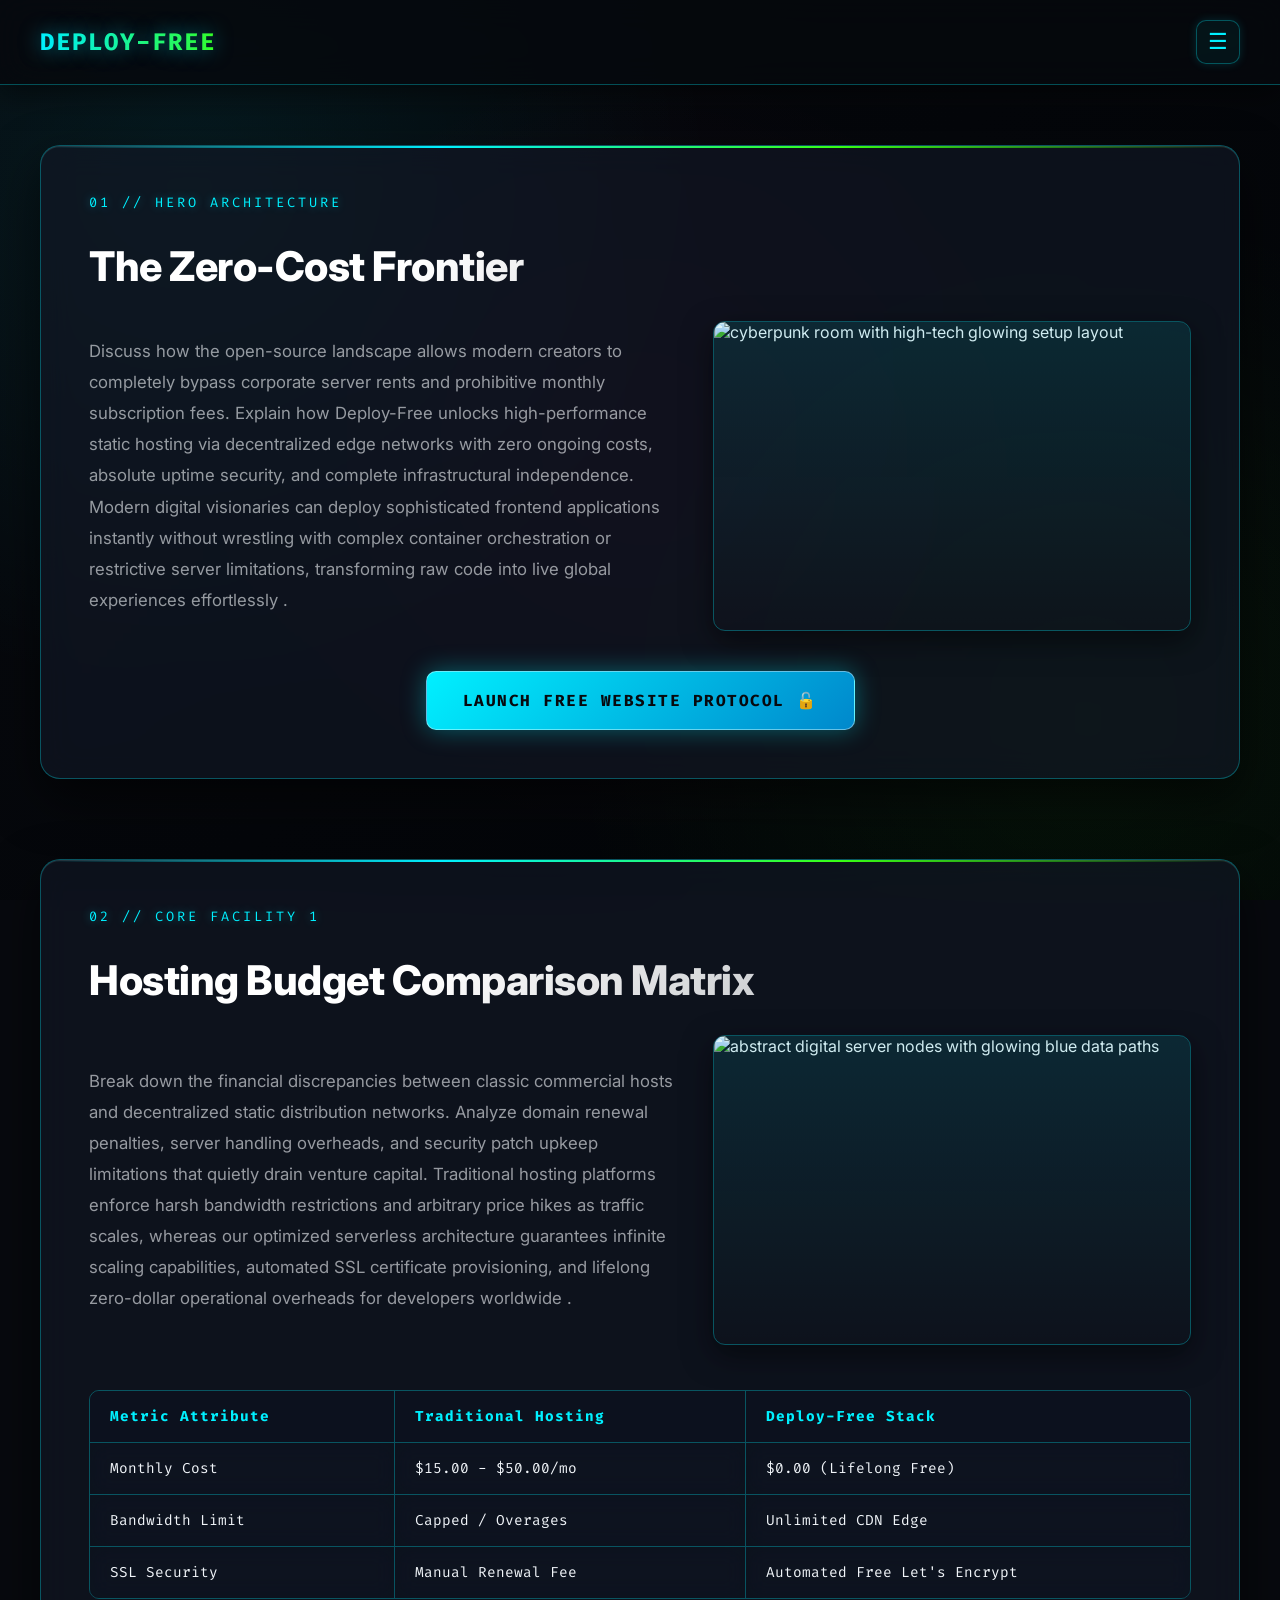
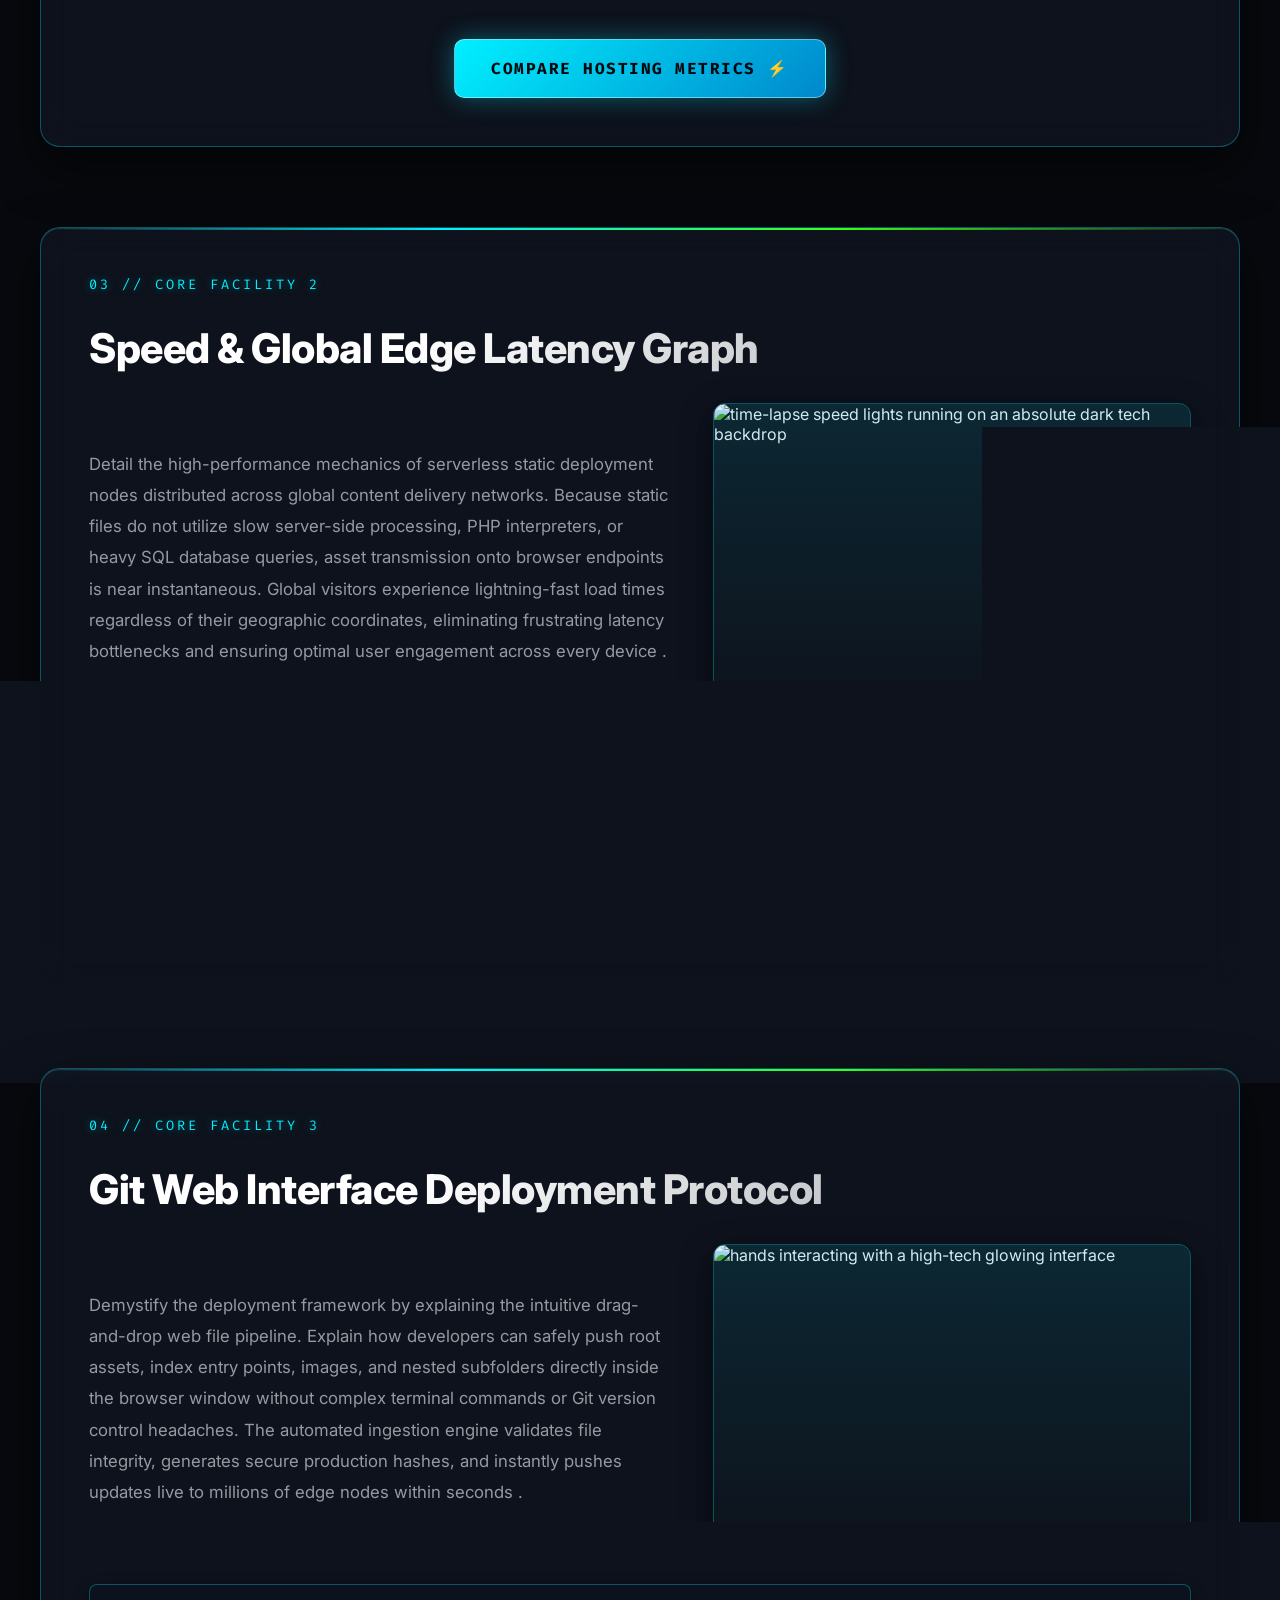
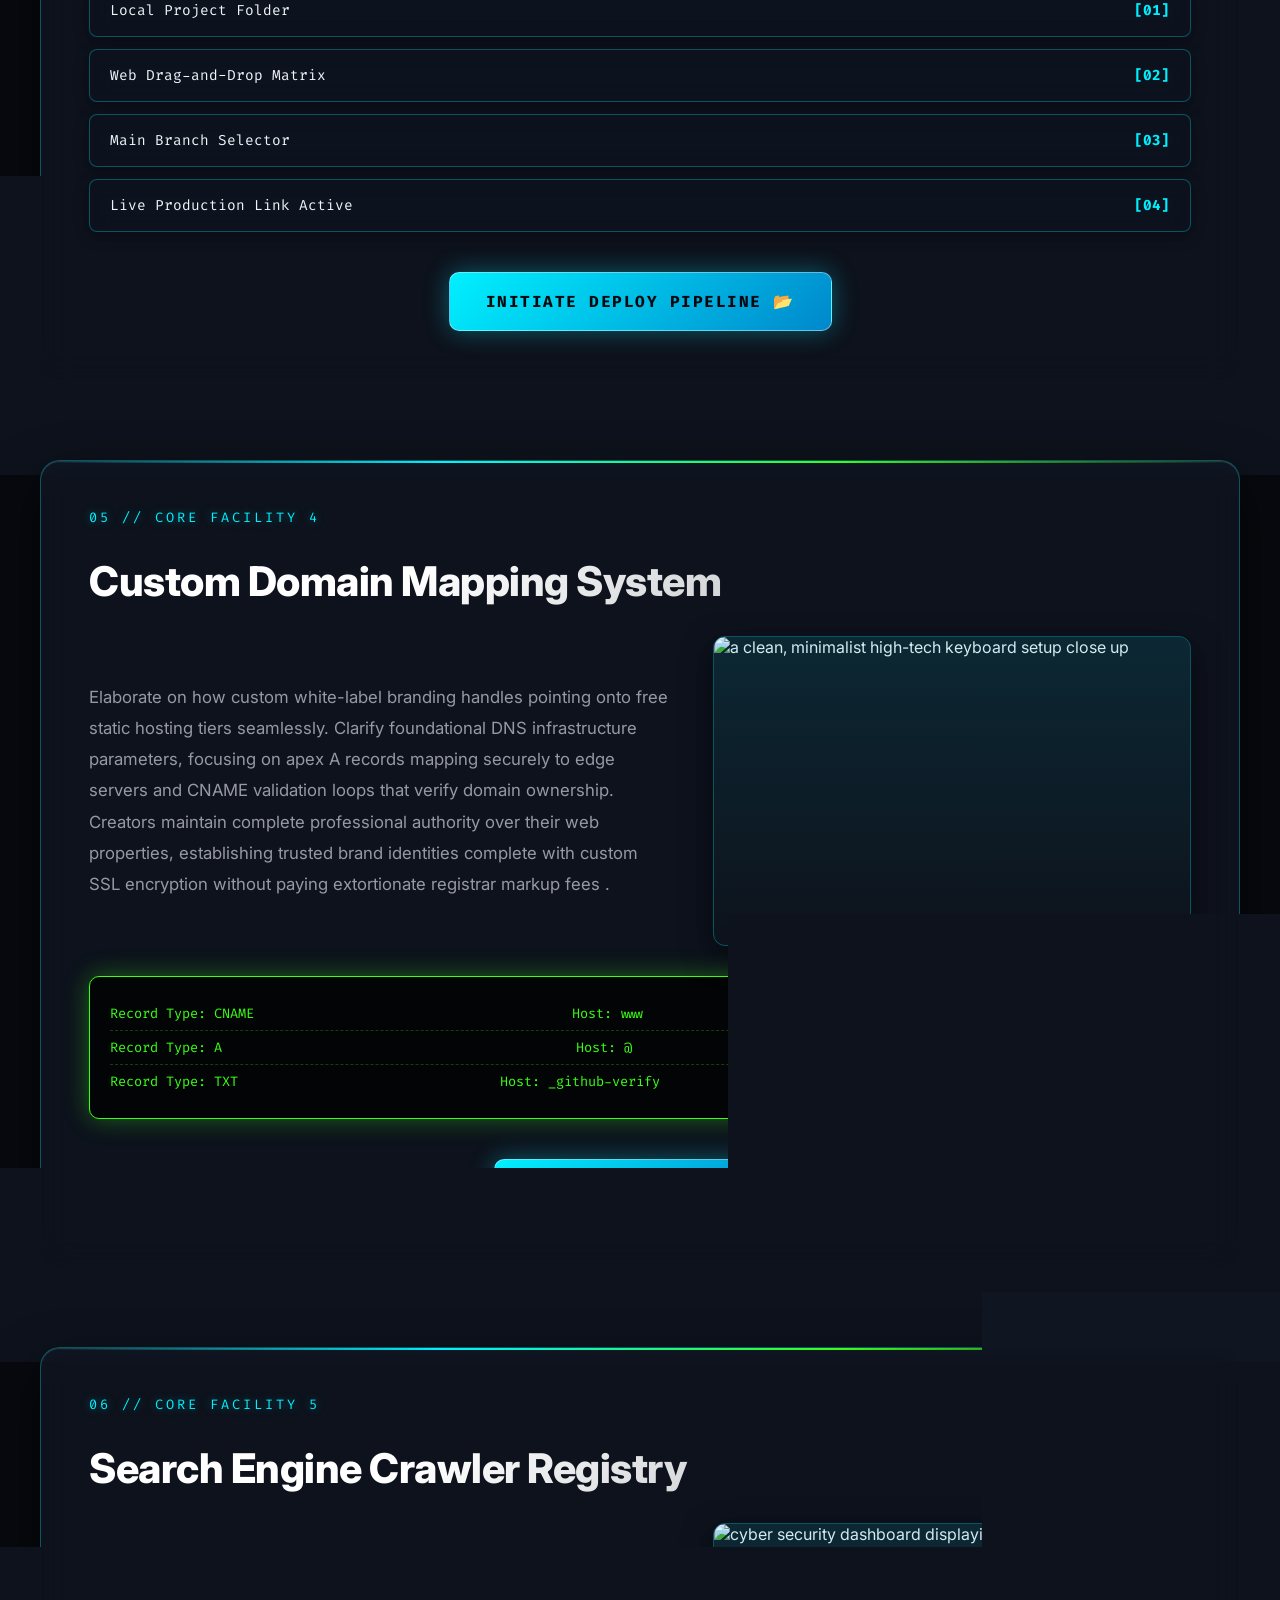
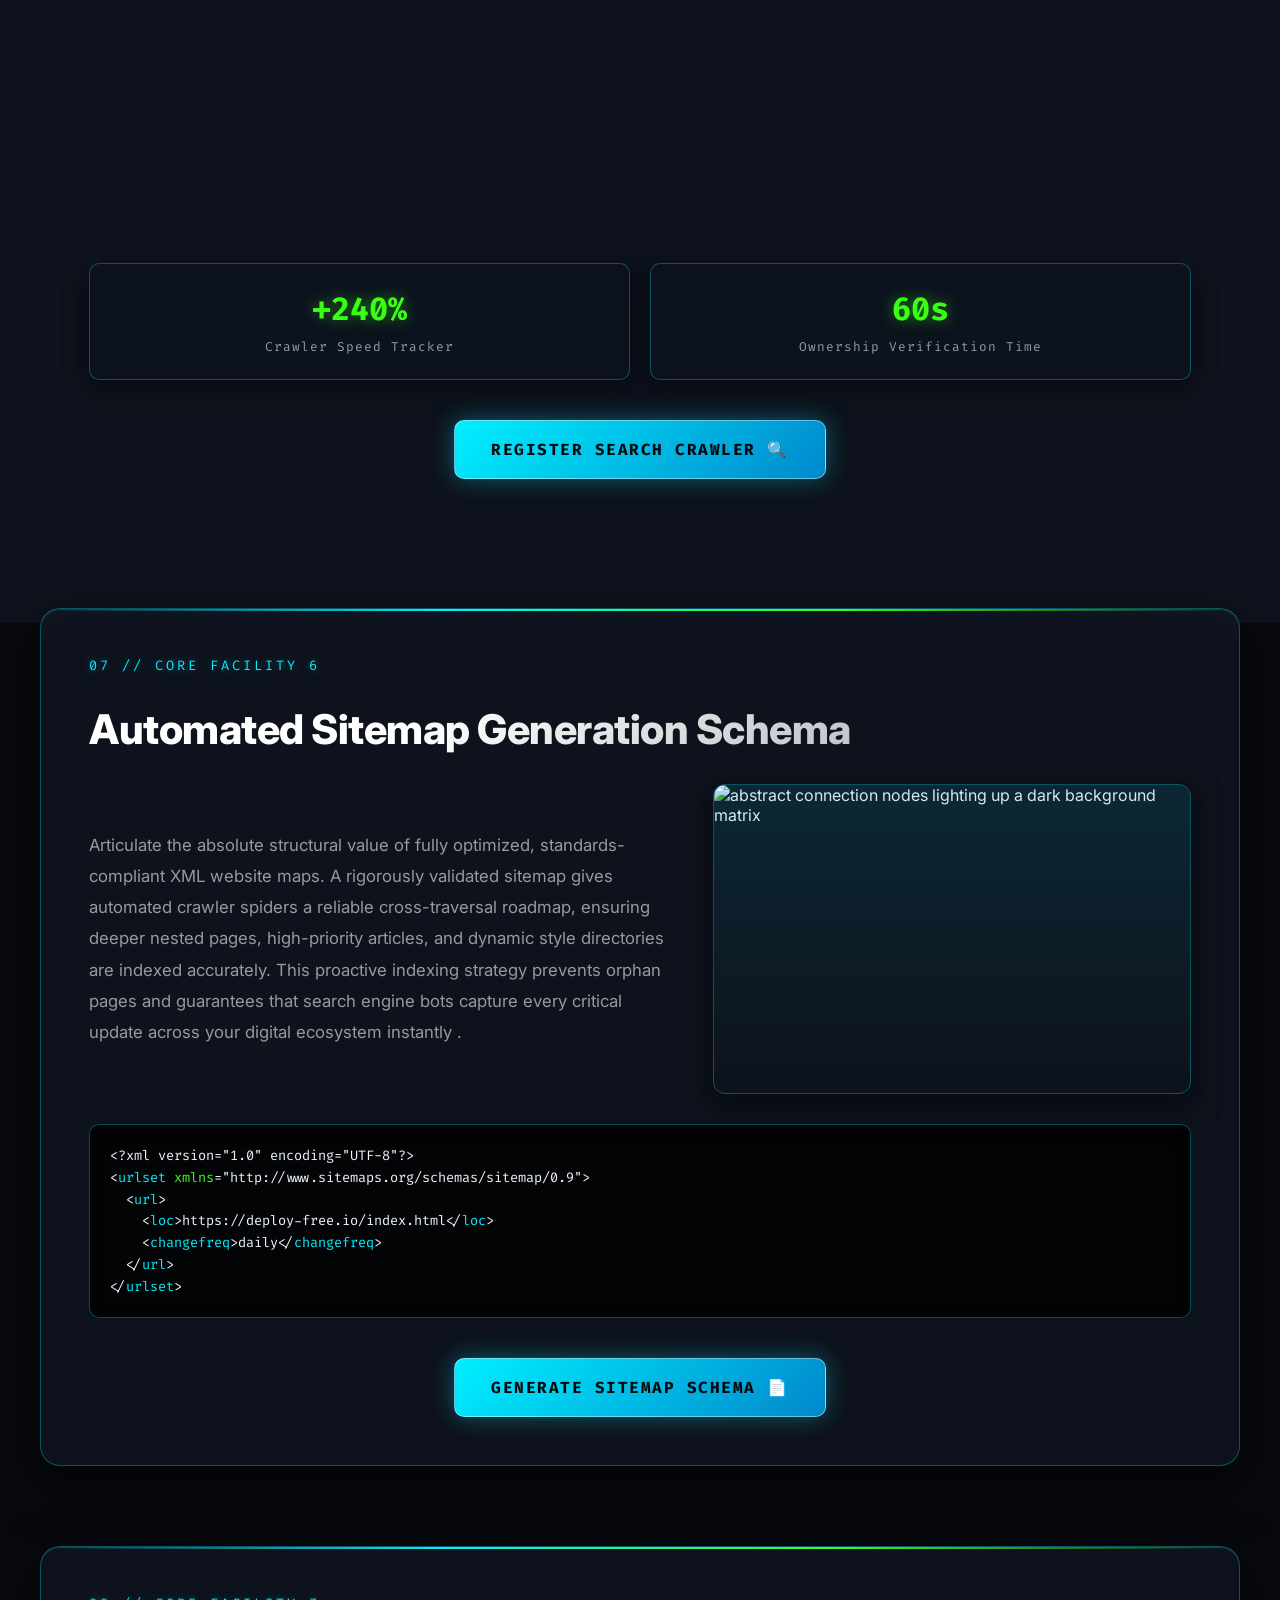
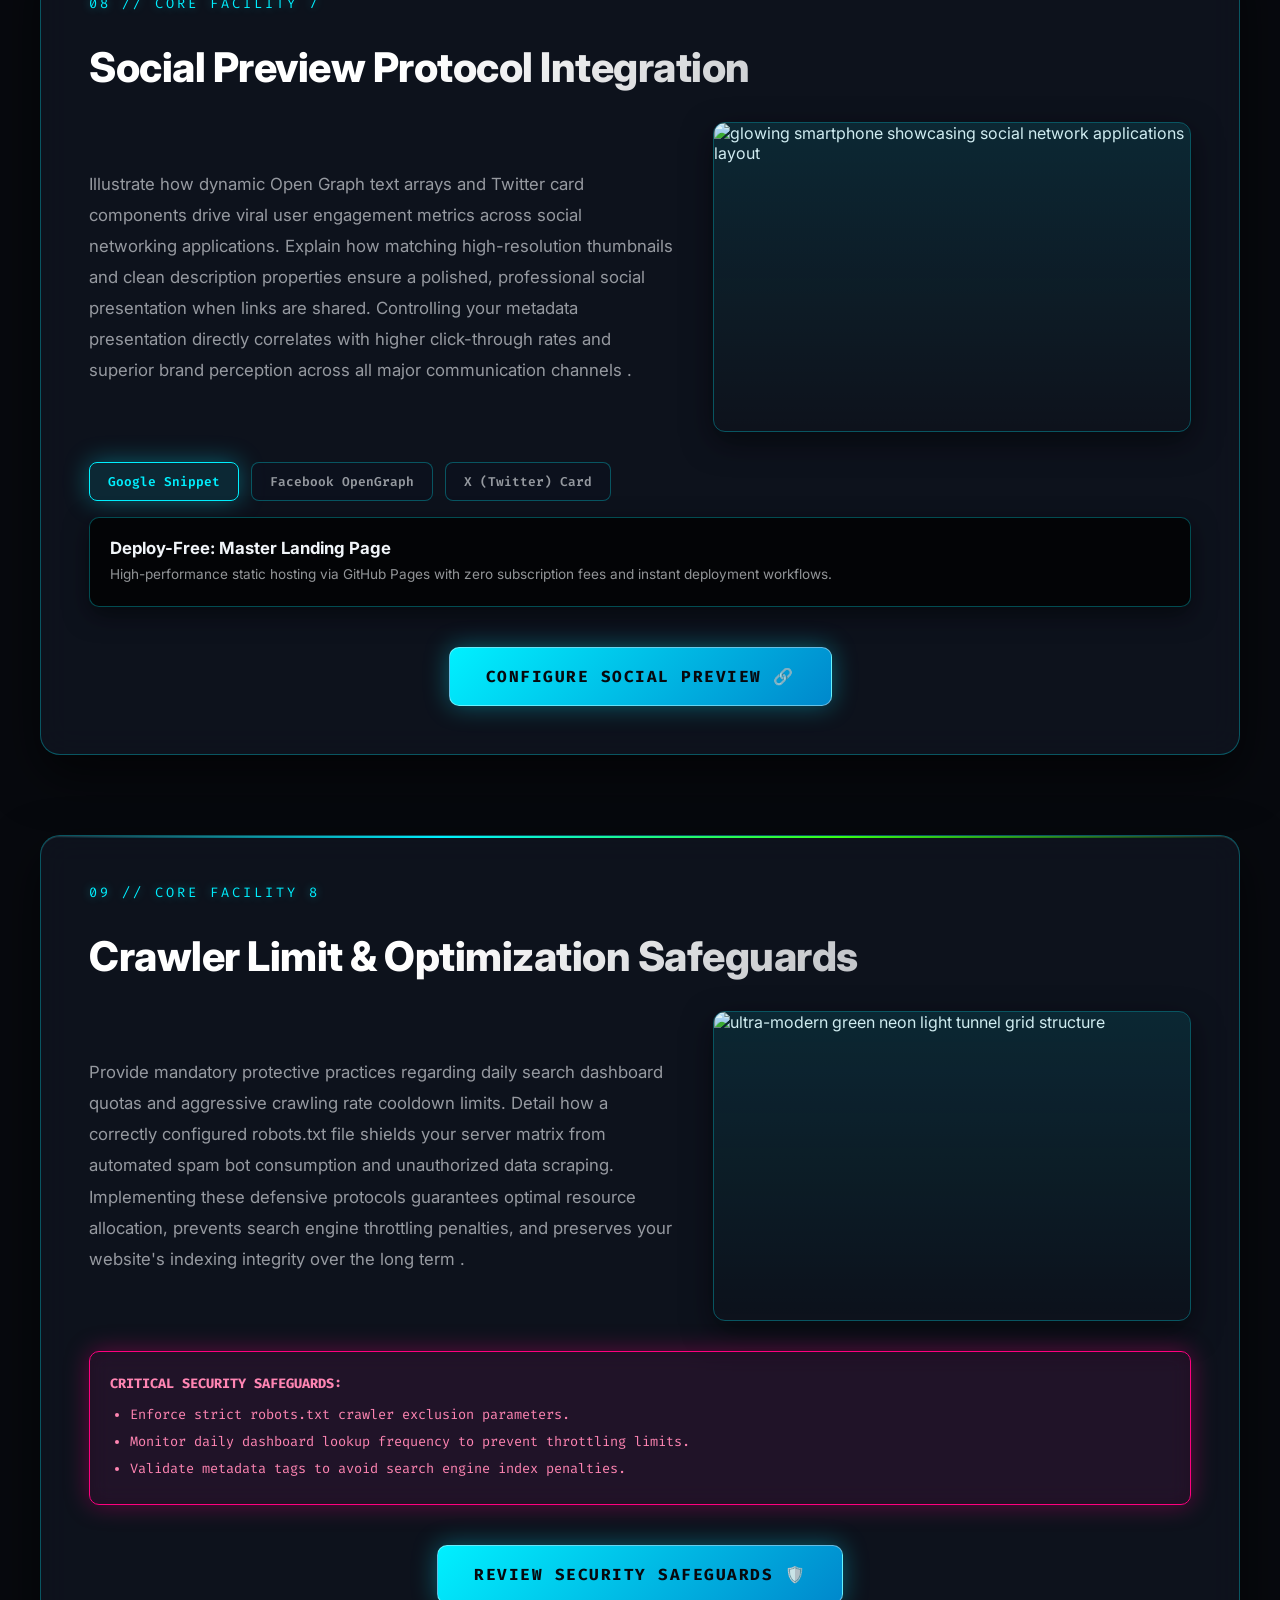
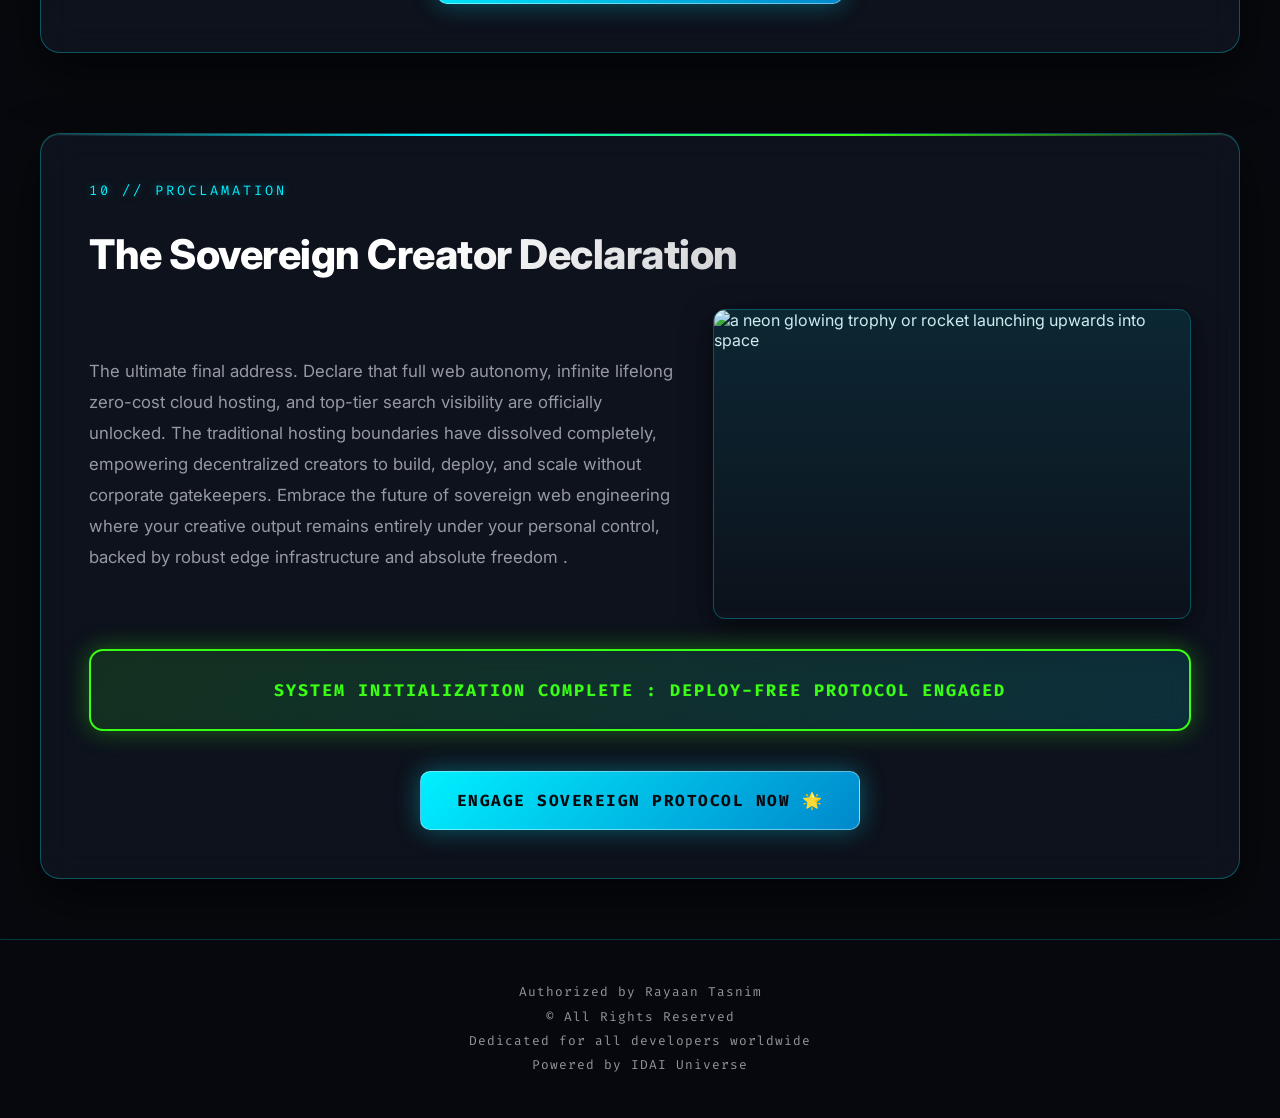
==== index.html @ 64ed382e "Added files" ====
<!doctype html>
<html lang="en">
  <head>
    <meta charset="UTF-8" />
    <meta name="viewport" content="width=device-width, initial-scale=1.0" />
    <title>Deploy-Free: Master Landing Page</title>

    <meta
      name="description"
      content="Discover how Deploy-Free unlocks high-performance static hosting via GitHub Pages and decentralized edge networks with zero ongoing costs, absolute uptime security, and instant Google Search Console indexing."
    />
    <meta
      name="keywords"
      content="Deploy Free, Free Web Hosting, GitHub Pages Tutorial, Google Search Console SEO, Static Website Builder, Zero Cost Web Development"
    />
    <meta name="author" content="Rayaan Tasnim" />

    <!-- Open Graph Protocols (Facebook, LinkedIn) -->
    <meta property="og:type" content="website" />
    <meta
      property="og:title"
      content="Deploy-Free: Master Landing Page | High-Performance Static Hosting"
    />
    <meta
      property="og:description"
      content="Launch your website for 100% free with absolute uptime security and automated Google search crawler registry using Deploy-Free blueprints."
    />
    <meta property="og:image" content="https://github.io" />
    <meta property="og:url" content="https://github.io" />

    <!-- Twitter / X Card Data -->
    <meta name="twitter:card" content="summary_large_image" />
    <meta
      name="twitter:title"
      content="Deploy-Free: Master Landing Page | Zero-Cost Web Architecture"
    />
    <meta
      name="twitter:description"
      content="Transform raw codebase into live global experiences effortlessly utilizing GitHub Pages and advanced Search Console integration."
    />
    <meta name="twitter:image" content="https://github.io" />
    <link rel="preconnect" href="https://fonts.googleapis.com" />
    <link rel="preconnect" href="https://fonts.gstatic.com" crossorigin />
    <link
      href="https://fonts.googleapis.com/css2?family=Fira+Code:wght@400;600&family=Inter:wght@400;500;600;700;800&display=swap"
      rel="stylesheet"
    />
    <link rel="stylesheet" href="css/index.css" />
  </head>
  <body>
    <!-- Navigation Bar -->
    <header id="mainHeader">
      <a href="#" class="logo">DEPLOY-FREE</a>
      <button
        type="button"
        class="hamburger-btn"
        id="hamburgerBtn"
        aria-label="Toggle navigation menu"
      >
        ☰
      </button>
    </header>

    <!-- Right Overlay Sidebar Navigation -->
    <div class="overlay-panel" id="overlayPanel">
      <div class="overlay-header">
        <span class="overlay-title">NAVIGATION INDEX</span>
        <button type="button" class="close-drawer-btn" id="closeDrawerBtn">
          ✕
        </button>
      </div>
      <div class="overlay-nav-links">
        <a href="#section-1" class="scroll-link">01. The Zero-Cost Frontier</a>
        <a href="#section-2" class="scroll-link">02. Hosting Budget Matrix</a>
        <a href="#section-3" class="scroll-link">03. Edge Latency Graph</a>
        <a href="#section-4" class="scroll-link">04. Git Web Interface</a>
        <a href="#section-5" class="scroll-link">05. Custom Domain Mapping</a>
        <a href="#section-6" class="scroll-link">06. Search Engine Crawler</a>
        <a href="#section-7" class="scroll-link"
          >07. Automated Sitemap Schema</a
        >
        <a href="#section-8" class="scroll-link">08. Social Preview Protocol</a>
        <a href="#section-9" class="scroll-link">09. Crawler Optimization</a>
        <a href="#section-10" class="scroll-link">10. Sovereign Proclamation</a>
      </div>
    </div>

    <main class="main-container">
      <!-- Section 1: The Zero-Cost Frontier -->
      <section id="section-1" class="landing-section">
        <span class="section-tag">01 // Hero Architecture</span>
        <h2 class="section-title">The Zero-Cost Frontier</h2>
        <div class="section-grid">
          <p class="section-copy">
            Discuss how the open-source landscape allows modern creators to
            completely bypass corporate server rents and prohibitive monthly
            subscription fees. Explain how Deploy-Free unlocks high-performance
            static hosting via decentralized edge networks with zero ongoing
            costs, absolute uptime security, and complete infrastructural
            independence. Modern digital visionaries can deploy sophisticated
            frontend applications instantly without wrestling with complex
            container orchestration or restrictive server limitations,
            transforming raw code into live global experiences effortlessly .
          </p>
          <div class="section-img-wrapper">
            <img
              src="https://images.unsplash.com/photo-1550751827-4bd374c3f58b?auto=format&fit=crop&w=1200&q=80"
              alt="cyberpunk room with high-tech glowing setup layout"
            />
          </div>
        </div>
        <div class="btn-container">
          <a href="form.html" class="neon-btn"
            >LAUNCH FREE WEBSITE PROTOCOL 🔓</a
          >
        </div>
      </section>

      <!-- Section 2: Hosting Budget Comparison Matrix -->
      <section id="section-2" class="landing-section">
        <span class="section-tag">02 // Core Facility 1</span>
        <h2 class="section-title">Hosting Budget Comparison Matrix</h2>
        <div class="section-grid">
          <p class="section-copy">
            Break down the financial discrepancies between classic commercial
            hosts and decentralized static distribution networks. Analyze domain
            renewal penalties, server handling overheads, and security patch
            upkeep limitations that quietly drain venture capital. Traditional
            hosting platforms enforce harsh bandwidth restrictions and arbitrary
            price hikes as traffic scales, whereas our optimized serverless
            architecture guarantees infinite scaling capabilities, automated SSL
            certificate provisioning, and lifelong zero-dollar operational
            overheads for developers worldwide .
          </p>
          <div class="section-img-wrapper">
            <img
              src="https://images.unsplash.com/photo-1558494949-ef010cbdcc31?auto=format&fit=crop&w=1200&q=80"
              alt="abstract digital server nodes with glowing blue data paths"
            />
          </div>
        </div>
        <div>
          <table class="comparison-table">
            <thead>
              <tr>
                <th>Metric Attribute</th>
                <th>Traditional Hosting</th>
                <th>Deploy-Free Stack</th>
              </tr>
            </thead>
            <tbody>
              <tr>
                <td>Monthly Cost</td>
                <td>$15.00 - $50.00/mo</td>
                <td>$0.00 (Lifelong Free)</td>
              </tr>
              <tr>
                <td>Bandwidth Limit</td>
                <td>Capped / Overages</td>
                <td>Unlimited CDN Edge</td>
              </tr>
              <tr>
                <td>SSL Security</td>
                <td>Manual Renewal Fee</td>
                <td>Automated Free Let's Encrypt</td>
              </tr>
            </tbody>
          </table>
        </div>
        <div class="btn-container">
          <a href="form.html" class="neon-btn">COMPARE HOSTING METRICS ⚡</a>
        </div>
      </section>

      <!-- Section 3: Speed & Global Edge Latency Graph -->
      <section id="section-3" class="landing-section">
        <span class="section-tag">03 // Core Facility 2</span>
        <h2 class="section-title">Speed & Global Edge Latency Graph</h2>
        <div class="section-grid">
          <p class="section-copy">
            Detail the high-performance mechanics of serverless static
            deployment nodes distributed across global content delivery
            networks. Because static files do not utilize slow server-side
            processing, PHP interpreters, or heavy SQL database queries, asset
            transmission onto browser endpoints is near instantaneous. Global
            visitors experience lightning-fast load times regardless of their
            geographic coordinates, eliminating frustrating latency bottlenecks
            and ensuring optimal user engagement across every device .
          </p>
          <div class="section-img-wrapper">
            <img
              src="https://images.unsplash.com/photo-1518770660439-4636190af475?auto=format&fit=crop&w=1200&q=80"
              alt="time-lapse speed lights running on an absolute dark tech backdrop"
            />
          </div>
        </div>
        <div class="latency-container">
          <div class="latency-bar-row">
            <div class="latency-label-flex">
              <span>Traditional Server Response</span><span>450ms</span>
            </div>
            <div class="latency-track">
              <div class="latency-fill" style="width: 75%"></div>
            </div>
          </div>
          <div class="latency-bar-row">
            <div class="latency-label-flex">
              <span>Deploy-Free Edge CDN Response</span><span>42ms</span>
            </div>
            <div class="latency-track">
              <div class="latency-fill lime" style="width: 15%"></div>
            </div>
          </div>
        </div>
        <div class="btn-container">
          <a href="form.html" class="neon-btn">TEST LATENCY SPEEDS 🚀</a>
        </div>
      </section>

      <!-- Section 4: Git Web Interface Deployment Protocol -->
      <section id="section-4" class="landing-section">
        <span class="section-tag">04 // Core Facility 3</span>
        <h2 class="section-title">Git Web Interface Deployment Protocol</h2>
        <div class="section-grid">
          <p class="section-copy">
            Demystify the deployment framework by explaining the intuitive
            drag-and-drop web file pipeline. Explain how developers can safely
            push root assets, index entry points, images, and nested subfolders
            directly inside the browser window without complex terminal commands
            or Git version control headaches. The automated ingestion engine
            validates file integrity, generates secure production hashes, and
            instantly pushes updates live to millions of edge nodes within
            seconds .
          </p>
          <div class="section-img-wrapper">
            <img
              src="https://images.unsplash.com/photo-1526374965328-7f61d4dc18c5?auto=format&fit=crop&w=1200&q=80"
              alt="hands interacting with a high-tech glowing interface"
            />
          </div>
        </div>
        <div class="flow-chart-box">
          <div class="flow-node">Local Project Folder <span>[01]</span></div>
          <div class="flow-node">
            Web Drag-and-Drop Matrix <span>[02]</span>
          </div>
          <div class="flow-node">Main Branch Selector <span>[03]</span></div>
          <div class="flow-node">
            Live Production Link Active <span>[04]</span>
          </div>
        </div>
        <div class="btn-container">
          <a href="form.html" class="neon-btn">INITIATE DEPLOY PIPELINE 📂</a>
        </div>
      </section>

      <!-- Section 5: Custom Domain Mapping System -->
      <section id="section-5" class="landing-section">
        <span class="section-tag">05 // Core Facility 4</span>
        <h2 class="section-title">Custom Domain Mapping System</h2>
        <div class="section-grid">
          <p class="section-copy">
            Elaborate on how custom white-label branding handles pointing onto
            free static hosting tiers seamlessly. Clarify foundational DNS
            infrastructure parameters, focusing on apex A records mapping
            securely to edge servers and CNAME validation loops that verify
            domain ownership. Creators maintain complete professional authority
            over their web properties, establishing trusted brand identities
            complete with custom SSL encryption without paying extortionate
            registrar markup fees .
          </p>
          <div class="section-img-wrapper">
            <img
              src="https://images.unsplash.com/photo-1515879218367-8466d910aaa4?auto=format&fit=crop&w=1200&q=80"
              alt="a clean, minimalist high-tech keyboard setup close up"
            />
          </div>
        </div>
        <div class="dns-record-block">
          <div class="dns-row">
            <span>Record Type: CNAME</span><span>Host: www</span
            ><span>Target: username.github.io</span>
          </div>
          <div class="dns-row">
            <span>Record Type: A</span><span>Host: @</span
            ><span>Target: 185.199.108.153</span>
          </div>
          <div class="dns-row">
            <span>Record Type: TXT</span><span>Host: _github-verify</span
            ><span>Target: verification-token-hash</span>
          </div>
        </div>
        <div class="btn-container">
          <a href="form.html" class="neon-btn">MAP CUSTOM DOMAIN 🌐</a>
        </div>
      </section>

      <!-- Section 6: Search Engine Crawler Registry -->
      <section id="section-6" class="landing-section">
        <span class="section-tag">06 // Core Facility 5</span>
        <h2 class="section-title">Search Engine Crawler Registry</h2>
        <div class="section-grid">
          <p class="section-copy">
            Establish the strategic nexus between raw web publishing and active
            search engine visibility. Unpack the sophisticated background
            processes of automated web crawler bots, detailing how ownership
            verification metadata acts as an index bridge to maximize organic
            discoverability. By optimizing semantic markup and ensuring
            lightning-fast crawler response times, your web application achieves
            superior search engine ranking positions without manual advertising
            expenditure .
          </p>
          <div class="section-img-wrapper">
            <img
              src="https://images.unsplash.com/photo-1563986768609-322da13575f3?auto=format&fit=crop&w=1200&q=80"
              alt="cyber security dashboard displaying analytical lines"
            />
          </div>
        </div>
        <div class="dashboard-counter-grid">
          <div class="counter-card">
            <div class="counter-value">+240%</div>
            <div class="counter-title">Crawler Speed Tracker</div>
          </div>
          <div class="counter-card">
            <div class="counter-value">60s</div>
            <div class="counter-title">Ownership Verification Time</div>
          </div>
        </div>
        <div class="btn-container">
          <a href="form.html" class="neon-btn">REGISTER SEARCH CRAWLER 🔍</a>
        </div>
      </section>

      <!-- Section 7: Automated Sitemap Generation Schema -->
      <section id="section-7" class="landing-section">
        <span class="section-tag">07 // Core Facility 6</span>
        <h2 class="section-title">Automated Sitemap Generation Schema</h2>
        <div class="section-grid">
          <p class="section-copy">
            Articulate the absolute structural value of fully optimized,
            standards-compliant XML website maps. A rigorously validated sitemap
            gives automated crawler spiders a reliable cross-traversal roadmap,
            ensuring deeper nested pages, high-priority articles, and dynamic
            style directories are indexed accurately. This proactive indexing
            strategy prevents orphan pages and guarantees that search engine
            bots capture every critical update across your digital ecosystem
            instantly .
          </p>
          <div class="section-img-wrapper">
            <img
              src="https://images.unsplash.com/photo-1451187580459-43490279c0fa?auto=format&fit=crop&w=1200&q=80"
              alt="abstract connection nodes lighting up a dark background matrix"
            />
          </div>
        </div>
        <div class="xml-canvas">
          &lt;?xml version="1.0" encoding="UTF-8"?&gt;<br />
          &lt;<span class="tag">urlset</span>
          <span class="attr">xmlns</span
          >="http://www.sitemaps.org/schemas/sitemap/0.9"&gt;<br />
          &nbsp;&nbsp;&lt;<span class="tag">url</span>&gt;<br />
          &nbsp;&nbsp;&nbsp;&nbsp;&lt;<span class="tag">loc</span
          >&gt;https://deploy-free.io/index.html&lt;/<span class="tag">loc</span
          >&gt;<br />
          &nbsp;&nbsp;&nbsp;&nbsp;&lt;<span class="tag">changefreq</span
          >&gt;daily&lt;/<span class="tag">changefreq</span>&gt;<br />
          &nbsp;&nbsp;&lt;/<span class="tag">url</span>&gt;<br />
          &lt;/<span class="tag">urlset</span>&gt;
        </div>
        <div class="btn-container">
          <a href="form.html" class="neon-btn">GENERATE SITEMAP SCHEMA 📄</a>
        </div>
      </section>

      <!-- Section 8: Social Preview Protocol Integration -->
      <section id="section-8" class="landing-section">
        <span class="section-tag">08 // Core Facility 7</span>
        <h2 class="section-title">Social Preview Protocol Integration</h2>
        <div class="section-grid">
          <p class="section-copy">
            Illustrate how dynamic Open Graph text arrays and Twitter card
            components drive viral user engagement metrics across social
            networking applications. Explain how matching high-resolution
            thumbnails and clean description properties ensure a polished,
            professional social presentation when links are shared. Controlling
            your metadata presentation directly correlates with higher
            click-through rates and superior brand perception across all major
            communication channels .
          </p>
          <div class="section-img-wrapper">
            <img
              src="https://images.unsplash.com/photo-1611162617474-5b21e879e113?auto=format&fit=crop&w=1200&q=80"
              alt="glowing smartphone showcasing social network applications layout"
            />
          </div>
        </div>
        <div class="preview-selector-wrapper">
          <div class="preview-tabs">
            <button
              type="button"
              class="preview-tab active"
              onclick="switchPreview('google')"
            >
              Google Snippet
            </button>
            <button
              type="button"
              class="preview-tab"
              onclick="switchPreview('facebook')"
            >
              Facebook OpenGraph
            </button>
            <button
              type="button"
              class="preview-tab"
              onclick="switchPreview('twitter')"
            >
              X (Twitter) Card
            </button>
          </div>
          <div class="preview-card-box" id="previewCardBox">
            <div class="preview-card-title" id="previewTitle">
              Deploy-Free: Master Landing Page
            </div>
            <div class="preview-card-desc" id="previewDesc">
              High-performance static hosting via GitHub Pages with zero
              subscription fees and instant deployment workflows.
            </div>
          </div>
        </div>
        <div class="btn-container">
          <a href="form.html" class="neon-btn">CONFIGURE SOCIAL PREVIEW 🔗</a>
        </div>
      </section>

      <!-- Section 9: Crawler Limit & Optimization Safeguards -->
      <section id="section-9" class="landing-section">
        <span class="section-tag">09 // Core Facility 8</span>
        <h2 class="section-title">Crawler Limit & Optimization Safeguards</h2>
        <div class="section-grid">
          <p class="section-copy">
            Provide mandatory protective practices regarding daily search
            dashboard quotas and aggressive crawling rate cooldown limits.
            Detail how a correctly configured robots.txt file shields your
            server matrix from automated spam bot consumption and unauthorized
            data scraping. Implementing these defensive protocols guarantees
            optimal resource allocation, prevents search engine throttling
            penalties, and preserves your website's indexing integrity over the
            long term .
          </p>
          <div class="section-img-wrapper">
            <img
              src="https://images.unsplash.com/photo-1526374965328-7f61d4dc18c5?auto=format&fit=crop&w=1200&q=80"
              alt="ultra-modern green neon light tunnel grid structure"
            />
          </div>
        </div>
        <div class="warning-callout">
          <strong>CRITICAL SECURITY SAFEGUARDS:</strong>
          <ul>
            <li>Enforce strict robots.txt crawler exclusion parameters.</li>
            <li>
              Monitor daily dashboard lookup frequency to prevent throttling
              limits.
            </li>
            <li>
              Validate metadata tags to avoid search engine index penalties.
            </li>
          </ul>
        </div>
        <div class="btn-container">
          <a href="form.html" class="neon-btn">REVIEW SECURITY SAFEGUARDS 🛡️</a>
        </div>
      </section>

      <!-- Section 10: The Sovereign Creator Declaration -->
      <section id="section-10" class="landing-section">
        <span class="section-tag">10 // Proclamation</span>
        <h2 class="section-title">The Sovereign Creator Declaration</h2>
        <div class="section-grid">
          <p class="section-copy">
            The ultimate final address. Declare that full web autonomy, infinite
            lifelong zero-cost cloud hosting, and top-tier search visibility are
            officially unlocked. The traditional hosting boundaries have
            dissolved completely, empowering decentralized creators to build,
            deploy, and scale without corporate gatekeepers. Embrace the future
            of sovereign web engineering where your creative output remains
            entirely under your personal control, backed by robust edge
            infrastructure and absolute freedom .
          </p>
          <div class="section-img-wrapper">
            <img
              src="https://images.unsplash.com/photo-1517976487492-5750f3195933?auto=format&fit=crop&w=1200&q=80"
              alt="a neon glowing trophy or rocket launching upwards into space"
            />
          </div>
        </div>
        <div class="proclamation-medal">
          SYSTEM INITIALIZATION COMPLETE : DEPLOY-FREE PROTOCOL ENGAGED
        </div>
        <div class="btn-container">
          <a href="form.html" class="neon-btn"
            >ENGAGE SOVEREIGN PROTOCOL NOW 🌟</a
          >
        </div>
      </section>
    </main>

    <!-- Plain Text Fixed Footer Integration -->
    <footer>
      Authorized by Rayaan Tasnim<br />
      © All Rights Reserved<br />
      Dedicated for all developers worldwide<br />
      Powered by IDAI Universe
    </footer>

    <script src="js/index.js"></script>
  </body>
</html>
---- css/index.css ----
:root {
  --bg-color: #07090e;
  --card-bg: rgba(18, 24, 38, 0.65);
  --primary-neon: #00f0ff;
  --secondary-neon: #39ff14;
  --accent-magenta: #ff007f;
  --text-main: #f1f5f9;
  --text-muted: rgba(241, 245, 249, 0.6);
  --border-color: rgba(0, 240, 255, 0.3);
  --shadow-cyan: 0 0 25px rgba(0, 240, 255, 0.35);
  --shadow-lime: 0 0 25px rgba(57, 255, 20, 0.35);
  --shadow-magenta: 0 0 25px rgba(255, 0, 127, 0.35);
  --grid-line-color: rgba(0, 240, 255, 0.04);
  --header-bg: rgba(7, 9, 14, 0.85);
  --fieldset-bg: rgba(13, 18, 30, 0.8);
  --code-bg: #030406;
  --footer-border: rgba(0, 240, 255, 0.2);
}

* {
  box-sizing: border-box;
  margin: 0;
  padding: 0;
  transition: all 0.3s cubic-bezier(0.16, 1, 0.3, 1);
}

body {
  background-color: var(--bg-color);
  color: var(--text-main);
  font-family:
    "Inter",
    -apple-system,
    BlinkMacSystemFont,
    "Segoe UI",
    Roboto,
    sans-serif;
  min-height: 100vh;
  display: flex;
  flex-direction: column;
  overflow-x: hidden;
  position: relative;
}

/* Immersive Radial & Linear Gradient Ambient Background Glows */
body::before {
  content: "";
  position: fixed;
  top: 0;
  left: 0;
  width: 100vw;
  height: 100vh;
  background:
    radial-gradient(
      circle at 15% 20%,
      rgba(0, 240, 255, 0.08) 0%,
      transparent 40%
    ),
    radial-gradient(
      circle at 85% 80%,
      rgba(57, 255, 20, 0.06) 0%,
      transparent 40%
    ),
    radial-gradient(
      circle at 50% 50%,
      rgba(255, 0, 127, 0.05) 0%,
      transparent 50%
    ),
    linear-gradient(135deg, var(--bg-color) 0%, #030508 100%),
    linear-gradient(90deg, var(--grid-line-color) 1px, transparent 1px),
    linear-gradient(var(--grid-line-color) 1px, transparent 1px);
  background-size:
    100% 100%,
    100% 100%,
    100% 100%,
    100% 100%,
    40px 40px,
    40px 40px;
  z-index: -1;
  pointer-events: none;
}

@keyframes pulseGlow {
  0%,
  100% {
    opacity: 0.8;
    filter: drop-shadow(0 0 15px rgba(0, 240, 255, 0.4));
  }
  50% {
    opacity: 1;
    filter: drop-shadow(0 0 30px rgba(0, 240, 255, 0.8));
  }
}

@keyframes scanline {
  0% {
    transform: translateY(-100%);
  }
  100% {
    transform: translateY(1000%);
  }
}

/* Navigation Bar Matrix */
header {
  display: flex;
  justify-content: space-between;
  align-items: center;
  padding: 20px 40px;
  background: var(--header-bg);
  backdrop-filter: blur(16px);
  -webkit-backdrop-filter: blur(16px);
  border-bottom: 1px solid var(--border-color);
  position: sticky;
  top: 0;
  z-index: 100;
  box-shadow: 0 10px 30px rgba(0, 0, 0, 0.5);
}

.logo {
  font-family: "Fira Code", monospace;
  font-size: clamp(1.1rem, 4vw, 1.5rem);
  font-weight: 800;
  letter-spacing: 2px;
  color: var(--text-main);
  text-transform: uppercase;
  text-decoration: none;
  background: linear-gradient(
    90deg,
    var(--primary-neon),
    var(--secondary-neon)
  );
  -webkit-background-clip: text;
  -webkit-text-fill-color: transparent;
  text-shadow: 0 0 20px rgba(0, 240, 255, 0.5);
}

.logo:hover {
  letter-spacing: 3px;
  filter: drop-shadow(0 0 10px var(--primary-neon));
}

.hamburger-btn {
  background: rgba(0, 240, 255, 0.05);
  border: 1px solid var(--border-color);
  color: var(--primary-neon);
  width: 44px;
  height: 44px;
  border-radius: 10px;
  font-size: 1.35rem;
  cursor: pointer;
  display: flex;
  align-items: center;
  justify-content: center;
  box-shadow: 0 0 10px rgba(0, 240, 255, 0.15);
}

.hamburger-btn:hover {
  box-shadow: var(--shadow-cyan);
  background: rgba(0, 240, 255, 0.15);
  transform: scale(1.05);
}

/* Right Overlay Sidebar Navigation */
.overlay-panel {
  position: fixed;
  top: 0;
  right: -100%;
  width: 380px;
  height: 100vh;
  background: rgba(11, 16, 26, 0.92);
  backdrop-filter: blur(24px);
  -webkit-backdrop-filter: blur(24px);
  border-left: 2px solid var(--primary-neon);
  box-shadow: -20px 0 60px rgba(0, 0, 0, 0.9);
  z-index: 1000;
  display: flex;
  flex-direction: column;
  padding: 40px 30px;
  overflow-y: auto;
  transition: right 0.45s cubic-bezier(0.16, 1, 0.3, 1);
}

.overlay-panel.open {
  right: 0;
}

.overlay-header {
  display: flex;
  justify-content: space-between;
  align-items: center;
  margin-bottom: 30px;
  border-bottom: 1px solid var(--border-color);
  padding-bottom: 15px;
}

.overlay-title {
  font-family: "Fira Code", monospace;
  font-size: 1.05rem;
  font-weight: 700;
  color: var(--primary-neon);
  letter-spacing: 1.5px;
  text-shadow: 0 0 10px rgba(0, 240, 255, 0.4);
}

.close-drawer-btn {
  background: transparent;
  border: 1px solid var(--border-color);
  color: var(--text-main);
  width: 34px;
  height: 34px;
  border-radius: 50%;
  cursor: pointer;
  display: flex;
  align-items: center;
  justify-content: center;
  font-size: 1rem;
}

.close-drawer-btn:hover {
  border-color: var(--primary-neon);
  color: var(--primary-neon);
  box-shadow: var(--shadow-cyan);
}

.overlay-nav-links {
  display: flex;
  flex-direction: column;
  gap: 12px;
  margin-bottom: 30px;
}

.overlay-nav-links a {
  font-family: "Fira Code", monospace;
  font-size: 0.85rem;
  color: var(--text-main);
  text-decoration: none;
  padding: 12px 16px;
  border-radius: 8px;
  background: var(--fieldset-bg);
  border: 1px solid var(--border-color);
  backdrop-filter: blur(8px);
  position: relative;
  overflow: hidden;
}

.overlay-nav-links a::before {
  content: "";
  position: absolute;
  top: 0;
  left: -100%;
  width: 100%;
  height: 100%;
  background: linear-gradient(
    90deg,
    transparent,
    rgba(0, 240, 255, 0.2),
    transparent
  );
  transition: 0.5s;
}

.overlay-nav-links a:hover::before {
  left: 100%;
}

.overlay-nav-links a:hover {
  color: var(--primary-neon);
  border-color: var(--primary-neon);
  padding-left: 22px;
  box-shadow: var(--shadow-cyan);
  background: rgba(0, 240, 255, 0.08);
}

/* Main Container & Section Framework with Glassmorphism */
.main-container {
  max-width: 1240px;
  width: 100%;
  margin: 0 auto;
  padding: 60px 20px;
  display: flex;
  flex-direction: column;
  gap: 80px;
  flex: 1;
}

.landing-section {
  background: var(--card-bg);
  backdrop-filter: blur(16px);
  -webkit-backdrop-filter: blur(16px);
  border: 1px solid var(--border-color);
  border-radius: 20px;
  padding: 48px;
  box-shadow:
    0 20px 50px rgba(0, 0, 0, 0.6),
    inset 0 1px 0 rgba(255, 255, 255, 0.1);
  display: flex;
  flex-direction: column;
  gap: 30px;
  position: relative;
  overflow: hidden;
}

.landing-section::after {
  content: "";
  position: absolute;
  top: 0;
  left: 0;
  right: 0;
  height: 2px;
  background: linear-gradient(
    90deg,
    transparent,
    var(--primary-neon),
    var(--secondary-neon),
    transparent
  );
}

.section-tag {
  font-family: "Fira Code", monospace;
  font-size: 0.85rem;
  color: var(--primary-neon);
  text-transform: uppercase;
  letter-spacing: 3px;
  text-shadow: 0 0 10px rgba(0, 240, 255, 0.4);
}

.section-title {
  font-size: clamp(2rem, 3.2vw, 2.6rem);
  font-weight: 800;
  color: var(--text-main);
  letter-spacing: -0.5px;
  background: linear-gradient(135deg, #ffffff 30%, var(--text-muted) 100%);
  -webkit-background-clip: text;
  -webkit-text-fill-color: transparent;
}

.section-grid {
  display: grid;
  grid-template-columns: 1.1fr 0.9fr;
  gap: 40px;
  align-items: center;
}

@media (max-width: 960px) {
  .section-grid {
    grid-template-columns: 1fr;
  }
}

.section-copy {
  font-size: 1.05rem;
  color: var(--text-muted);
  line-height: 1.85;
  font-weight: 400;
}

.section-copy strong {
  color: var(--text-main);
  font-weight: 600;
  text-shadow: 0 0 8px rgba(255, 255, 255, 0.3);
}

.section-img-wrapper {
  width: 100%;
  height: 310px;
  border-radius: 12px;
  overflow: hidden;
  border: 1px solid var(--border-color);
  position: relative;
  box-shadow: 0 10px 30px rgba(0, 0, 0, 0.5);
}

.section-img-wrapper::before {
  content: "";
  position: absolute;
  top: 0;
  left: 0;
  width: 100%;
  height: 100%;
  background: linear-gradient(
    180deg,
    rgba(0, 240, 255, 0.1) 0%,
    transparent 100%
  );
  z-index: 2;
  pointer-events: none;
}

.section-img-wrapper img {
  width: 100%;
  height: 100%;
  object-fit: cover;
  filter: brightness(0.9) contrast(1.15) saturate(1.1);
  transition: transform 0.6s ease;
}

.section-img-wrapper:hover img {
  transform: scale(1.06);
  filter: brightness(1) contrast(1.2) saturate(1.25);
}

/* Perfectly Centered Button Container Classes */
.btn-container {
  display: flex;
  justify-content: center;
  align-items: center;
  width: 100%;
  margin-top: 10px;
}

/* Neon Upgraded Buttons */
.neon-btn {
  display: inline-flex;
  align-items: center;
  justify-content: center;
  font-family: "Fira Code", monospace;
  font-size: 1rem;
  font-weight: 700;
  padding: 18px 36px;
  border-radius: 10px;
  background: linear-gradient(135deg, var(--primary-neon), #0088cc);
  color: #07090e;
  text-decoration: none;
  box-shadow: var(--shadow-cyan);
  cursor: pointer;
  text-transform: uppercase;
  letter-spacing: 1.5px;
  border: 1px solid rgba(255, 255, 255, 0.4);
  position: relative;
  overflow: hidden;
}

.neon-btn::before {
  content: "";
  position: absolute;
  top: 0;
  left: -100%;
  width: 100%;
  height: 100%;
  background: linear-gradient(
    90deg,
    transparent,
    rgba(255, 255, 255, 0.4),
    transparent
  );
  transition: 0.6s;
}

.neon-btn:hover::before {
  left: 100%;
}

.neon-btn:hover {
  transform: translateY(-3px) scale(1.03);
  box-shadow:
    0 0 35px var(--primary-neon),
    0 0 15px rgba(255, 255, 255, 0.6);
  background: linear-gradient(135deg, #ffffff, var(--primary-neon));
  color: #030406;
}

/* Comparison Table */
.comparison-table {
  width: 100%;
  border-collapse: separate;
  border-spacing: 0;
  font-family: "Fira Code", monospace;
  font-size: 0.9rem;
  margin-top: 15px;
  border-radius: 10px;
  overflow: hidden;
  border: 1px solid var(--border-color);
}

.comparison-table th,
.comparison-table td {
  padding: 16px 20px;
  border-bottom: 1px solid var(--border-color);
  border-right: 1px solid var(--border-color);
  text-align: left;
}

.comparison-table th:last-child,
.comparison-table td:last-child {
  border-right: none;
}

.comparison-table tr:last-child td {
  border-bottom: none;
}

.comparison-table th {
  background: var(--fieldset-bg);
  color: var(--primary-neon);
  letter-spacing: 1px;
}

.comparison-table td {
  color: var(--text-main);
  background: rgba(13, 18, 30, 0.5);
  backdrop-filter: blur(10px);
}

/* Latency Bars */
.latency-container {
  display: flex;
  flex-direction: column;
  gap: 16px;
  margin-top: 15px;
}

.latency-bar-row {
  display: flex;
  flex-direction: column;
  gap: 6px;
}

.latency-label-flex {
  display: flex;
  justify-content: space-between;
  font-family: "Fira Code", monospace;
  font-size: 0.85rem;
  color: var(--text-main);
}

.latency-track {
  width: 100%;
  height: 10px;
  background: var(--fieldset-bg);
  border-radius: 6px;
  overflow: hidden;
  border: 1px solid var(--border-color);
  box-shadow: inset 0 2px 4px rgba(0, 0, 0, 0.6);
}

.latency-fill {
  height: 100%;
  background: linear-gradient(90deg, var(--primary-neon), #00aaff);
  box-shadow: var(--shadow-cyan);
  border-radius: 4px;
}

.latency-fill.lime {
  background: linear-gradient(90deg, var(--secondary-neon), #10b981);
  box-shadow: var(--shadow-lime);
}

/* Flow Chart Node */
.flow-chart-box {
  display: flex;
  flex-direction: column;
  gap: 12px;
  font-family: "Fira Code", monospace;
  font-size: 0.9rem;
}

.flow-node {
  padding: 16px 20px;
  background: var(--fieldset-bg);
  border: 1px solid var(--border-color);
  border-radius: 8px;
  color: var(--text-main);
  display: flex;
  align-items: center;
  justify-content: space-between;
  backdrop-filter: blur(10px);
  box-shadow: 0 4px 15px rgba(0, 0, 0, 0.3);
}

.flow-node:hover {
  border-color: var(--primary-neon);
  box-shadow: var(--shadow-cyan);
  transform: translateX(5px);
}

.flow-node span {
  color: var(--primary-neon);
  font-weight: 700;
}

/* DNS Tabular Block */
.dns-record-block {
  background: var(--code-bg);
  border: 1px solid var(--secondary-neon);
  border-radius: 10px;
  padding: 20px;
  font-family: "Fira Code", monospace;
  font-size: 0.85rem;
  color: var(--secondary-neon);
  box-shadow: var(--shadow-lime);
  overflow-x: auto;
}

.dns-row {
  display: flex;
  justify-content: space-between;
  padding: 8px 0;
  border-bottom: 1px dashed rgba(57, 255, 20, 0.25);
}

.dns-row:last-child {
  border-bottom: none;
}

/* Crawler Counter Dashboard */
.dashboard-counter-grid {
  display: grid;
  grid-template-columns: 1fr 1fr;
  gap: 20px;
}

.counter-card {
  background: var(--fieldset-bg);
  border: 1px solid var(--border-color);
  border-radius: 10px;
  padding: 24px;
  text-align: center;
  backdrop-filter: blur(10px);
  box-shadow: 0 8px 25px rgba(0, 0, 0, 0.4);
}

.counter-card:hover {
  border-color: var(--secondary-neon);
  box-shadow: var(--shadow-lime);
}

.counter-value {
  font-family: "Fira Code", monospace;
  font-size: 2rem;
  font-weight: 800;
  color: var(--secondary-neon);
  margin-bottom: 8px;
  text-shadow: 0 0 15px rgba(57, 255, 20, 0.5);
}

.counter-title {
  font-size: 0.8rem;
  color: var(--text-muted);
  font-family: "Fira Code", monospace;
  letter-spacing: 1px;
}

/* XML Code View Canvas */
.xml-canvas {
  background: var(--code-bg);
  border: 1px solid var(--border-color);
  border-radius: 10px;
  padding: 20px;
  font-family: "Fira Code", monospace;
  font-size: 0.85rem;
  color: var(--text-main);
  overflow-x: auto;
  line-height: 1.6;
  box-shadow: inset 0 4px 15px rgba(0, 0, 0, 0.8);
}

.xml-canvas .tag {
  color: var(--primary-neon);
}
.xml-canvas .attr {
  color: var(--secondary-neon);
}

/* Meta Card Preview Selector */
.preview-selector-wrapper {
  display: flex;
  flex-direction: column;
  gap: 16px;
}

.preview-tabs {
  display: flex;
  gap: 12px;
  flex-wrap: wrap;
}

.preview-tab {
  font-family: "Fira Code", monospace;
  font-size: 0.8rem;
  font-weight: 600;
  padding: 10px 18px;
  background: var(--fieldset-bg);
  border: 1px solid var(--border-color);
  color: var(--text-muted);
  border-radius: 8px;
  cursor: pointer;
}

.preview-tab.active {
  border-color: var(--primary-neon);
  color: var(--primary-neon);
  box-shadow: var(--shadow-cyan);
  background: rgba(0, 240, 255, 0.1);
}

.preview-card-box {
  background: var(--code-bg);
  border: 1px solid var(--border-color);
  border-radius: 10px;
  padding: 20px;
  font-family: "Inter", sans-serif;
  font-size: 0.9rem;
  box-shadow: 0 8px 25px rgba(0, 0, 0, 0.5);
}

.preview-card-title {
  font-weight: 700;
  color: var(--text-main);
  margin-bottom: 6px;
  font-size: 1.05rem;
}

.preview-card-desc {
  color: var(--text-muted);
  font-size: 0.85rem;
  line-height: 1.6;
}

/* Neon Warning Callout Box */
.warning-callout {
  background: rgba(255, 0, 127, 0.08);
  border: 1px solid var(--accent-magenta);
  border-radius: 10px;
  padding: 20px;
  font-family: "Fira Code", monospace;
  font-size: 0.85rem;
  color: #ff85b3;
  box-shadow: var(--shadow-magenta);
  backdrop-filter: blur(10px);
  line-height: 1.7;
}

.warning-callout ul {
  padding-left: 20px;
  margin-top: 8px;
}

.warning-callout li {
  margin-bottom: 4px;
}

/* Proclamation Medal */
.proclamation-medal {
  background: linear-gradient(
    135deg,
    rgba(57, 255, 20, 0.12),
    rgba(0, 240, 255, 0.12)
  );
  border: 2px solid var(--secondary-neon);
  border-radius: 14px;
  padding: 28px;
  text-align: center;
  font-family: "Fira Code", monospace;
  font-size: 1.05rem;
  font-weight: 700;
  color: var(--secondary-neon);
  box-shadow: var(--shadow-lime);
  text-transform: uppercase;
  letter-spacing: 2px;
  backdrop-filter: blur(12px);
}

/* Plain Text Fixed Footer */
footer {
  padding: 40px 20px;
  border-top: 1px solid var(--footer-border);
  text-align: center;
  font-family: "Fira Code", monospace;
  font-size: 0.8rem;
  color: var(--text-muted);
  line-height: 1.9;
  margin-top: auto;
  letter-spacing: 1px;
  background: rgba(7, 9, 14, 0.9);
  backdrop-filter: blur(10px);
}
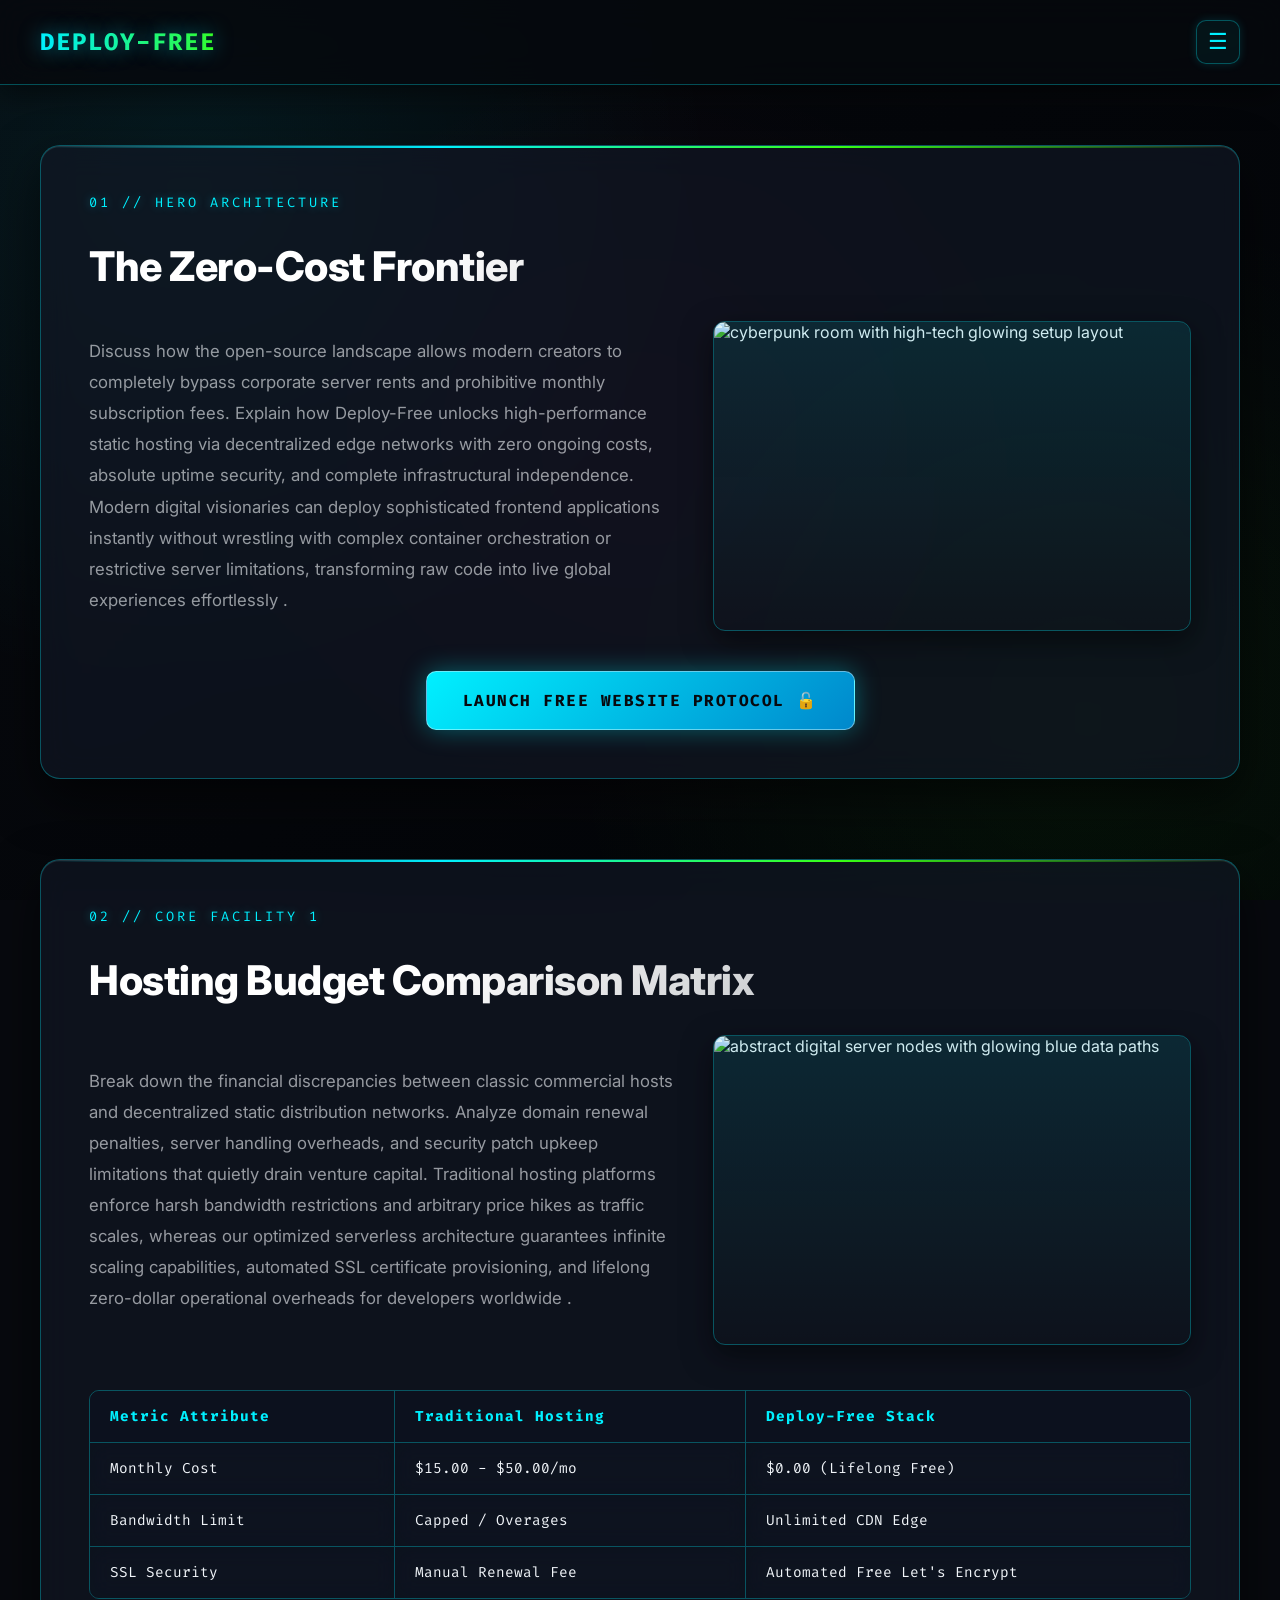
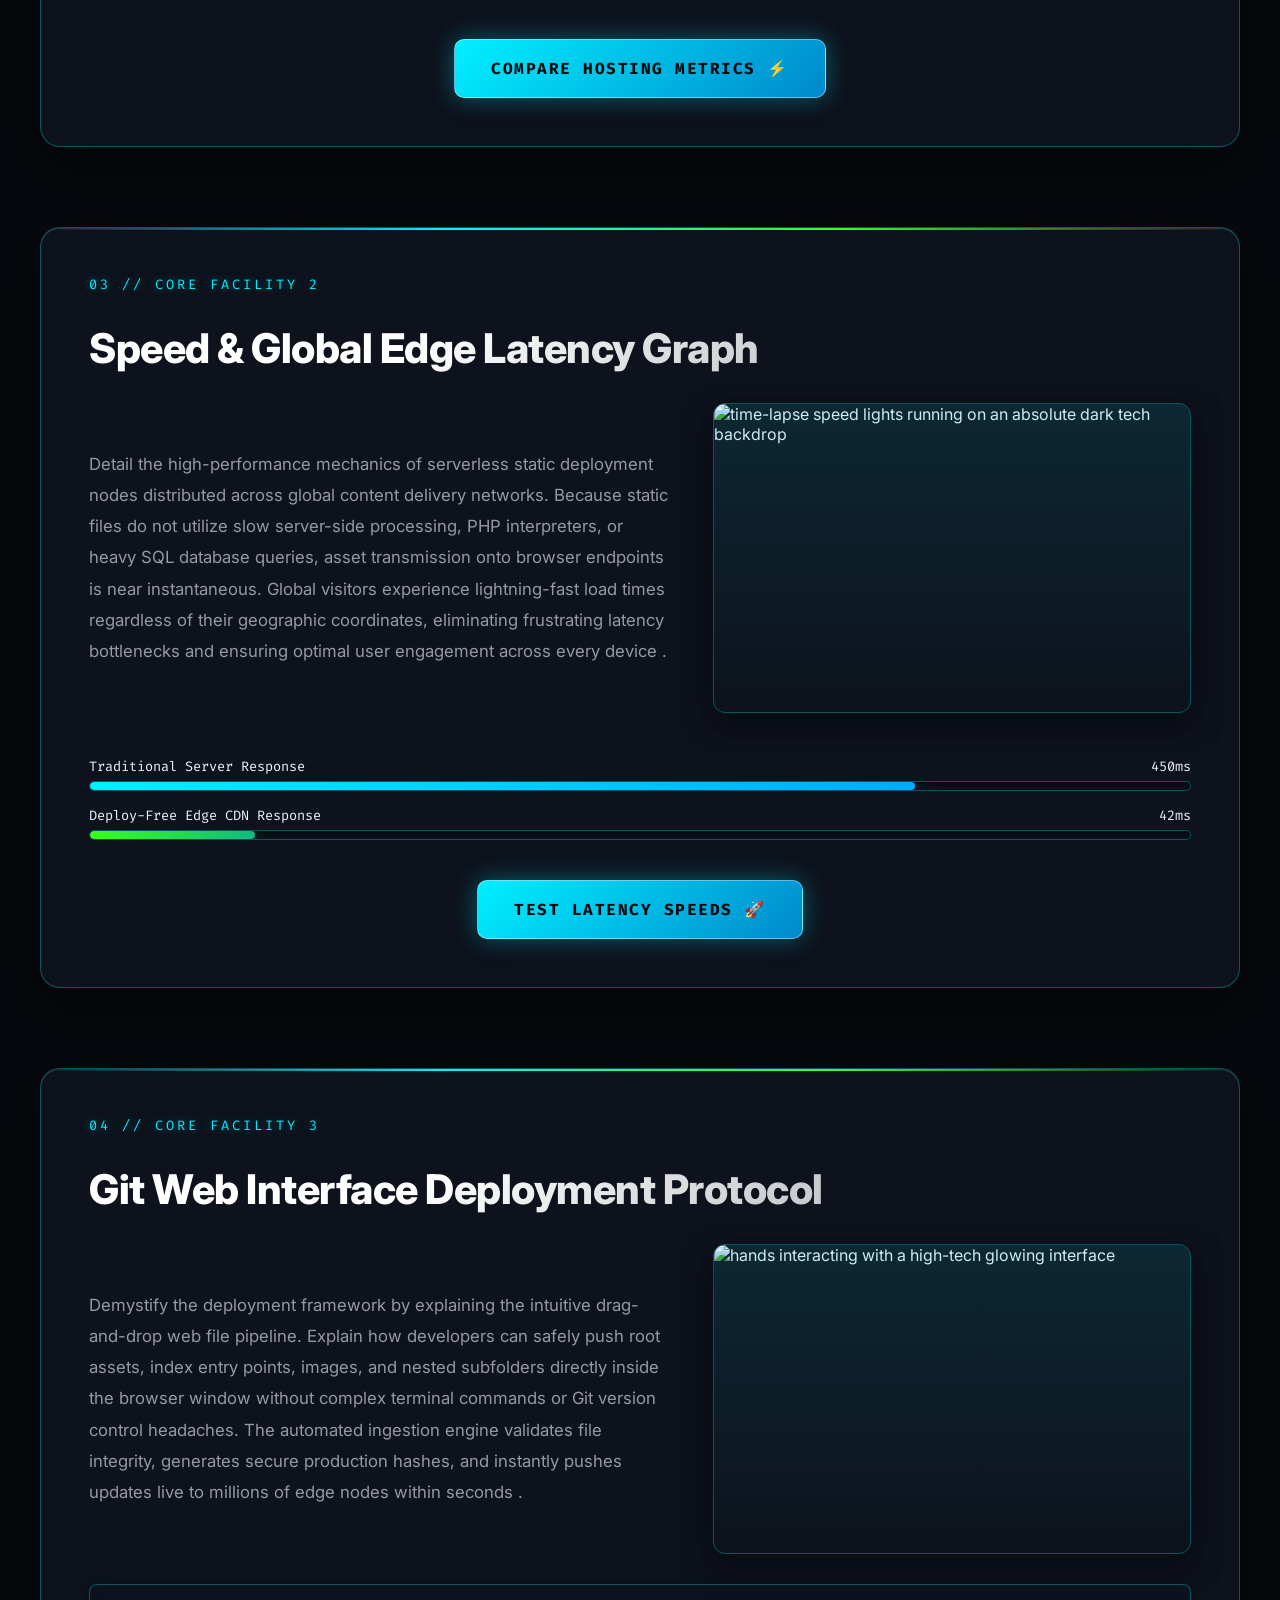
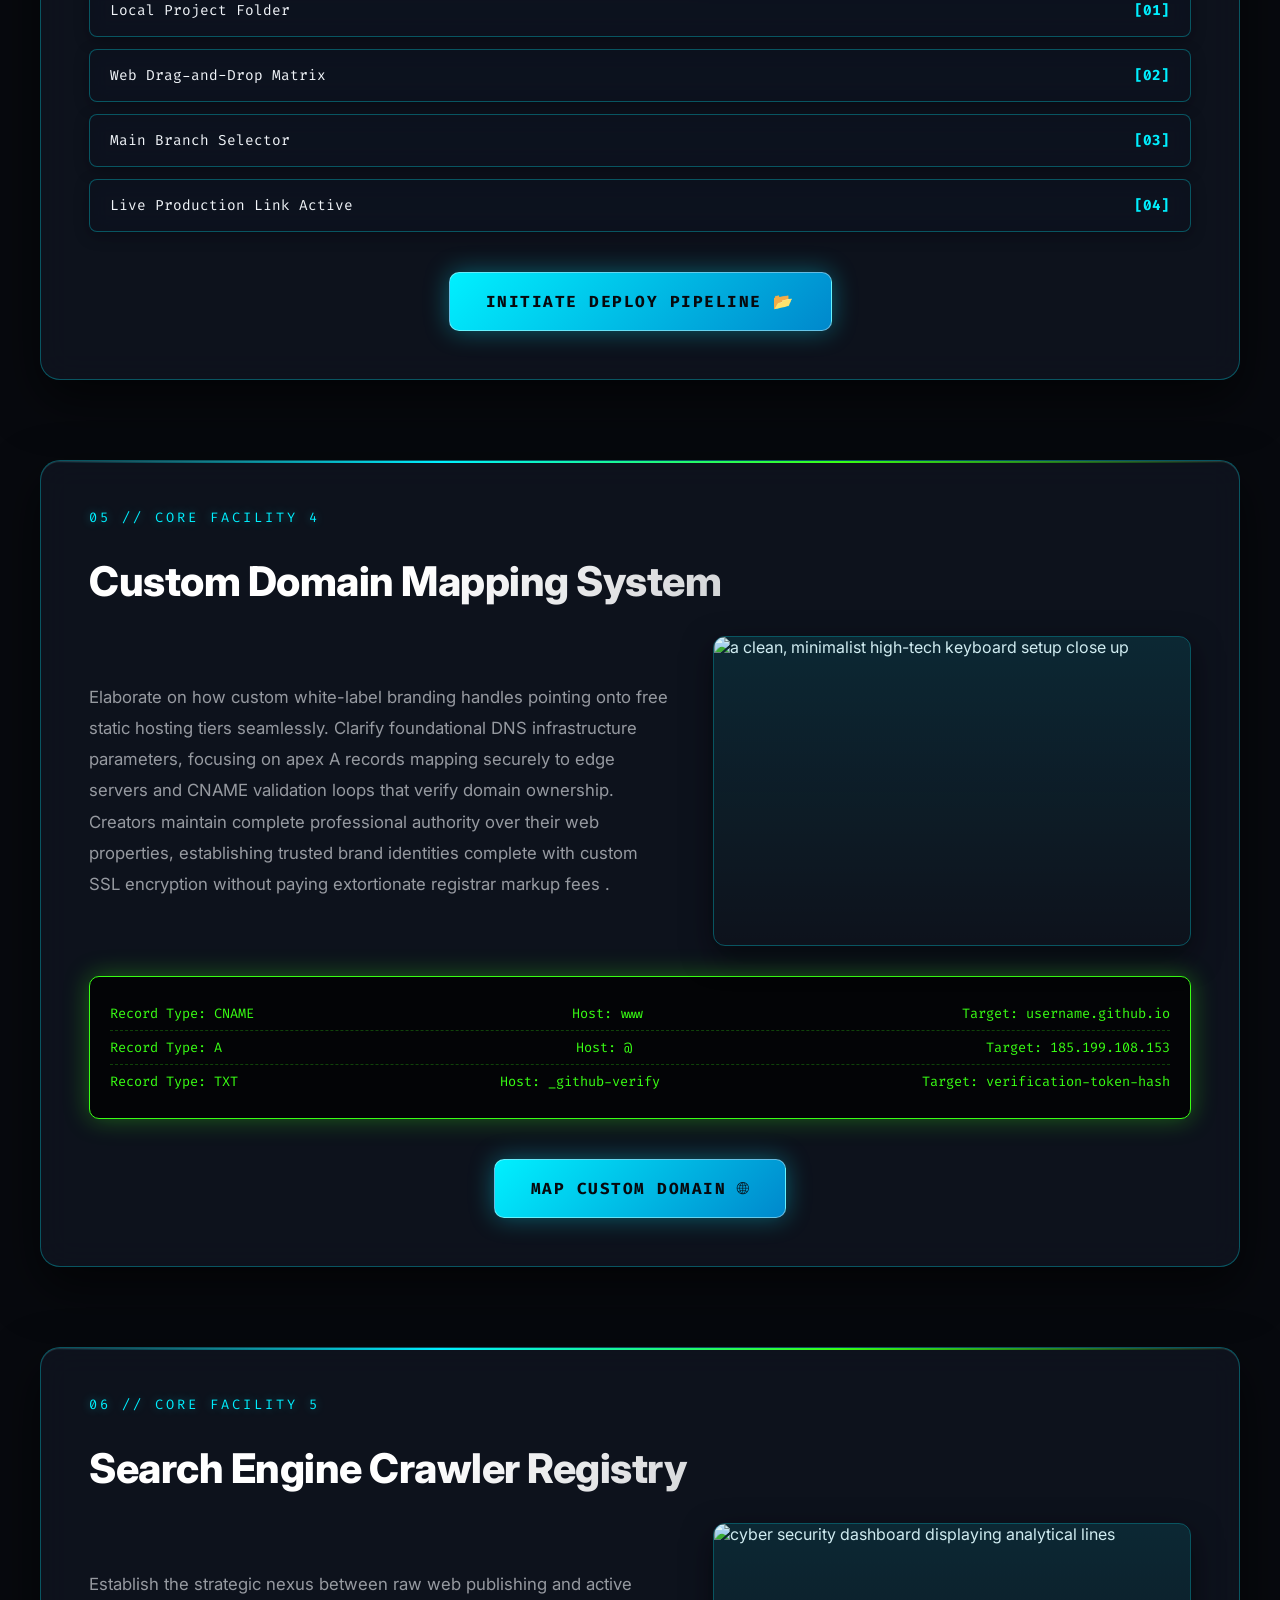
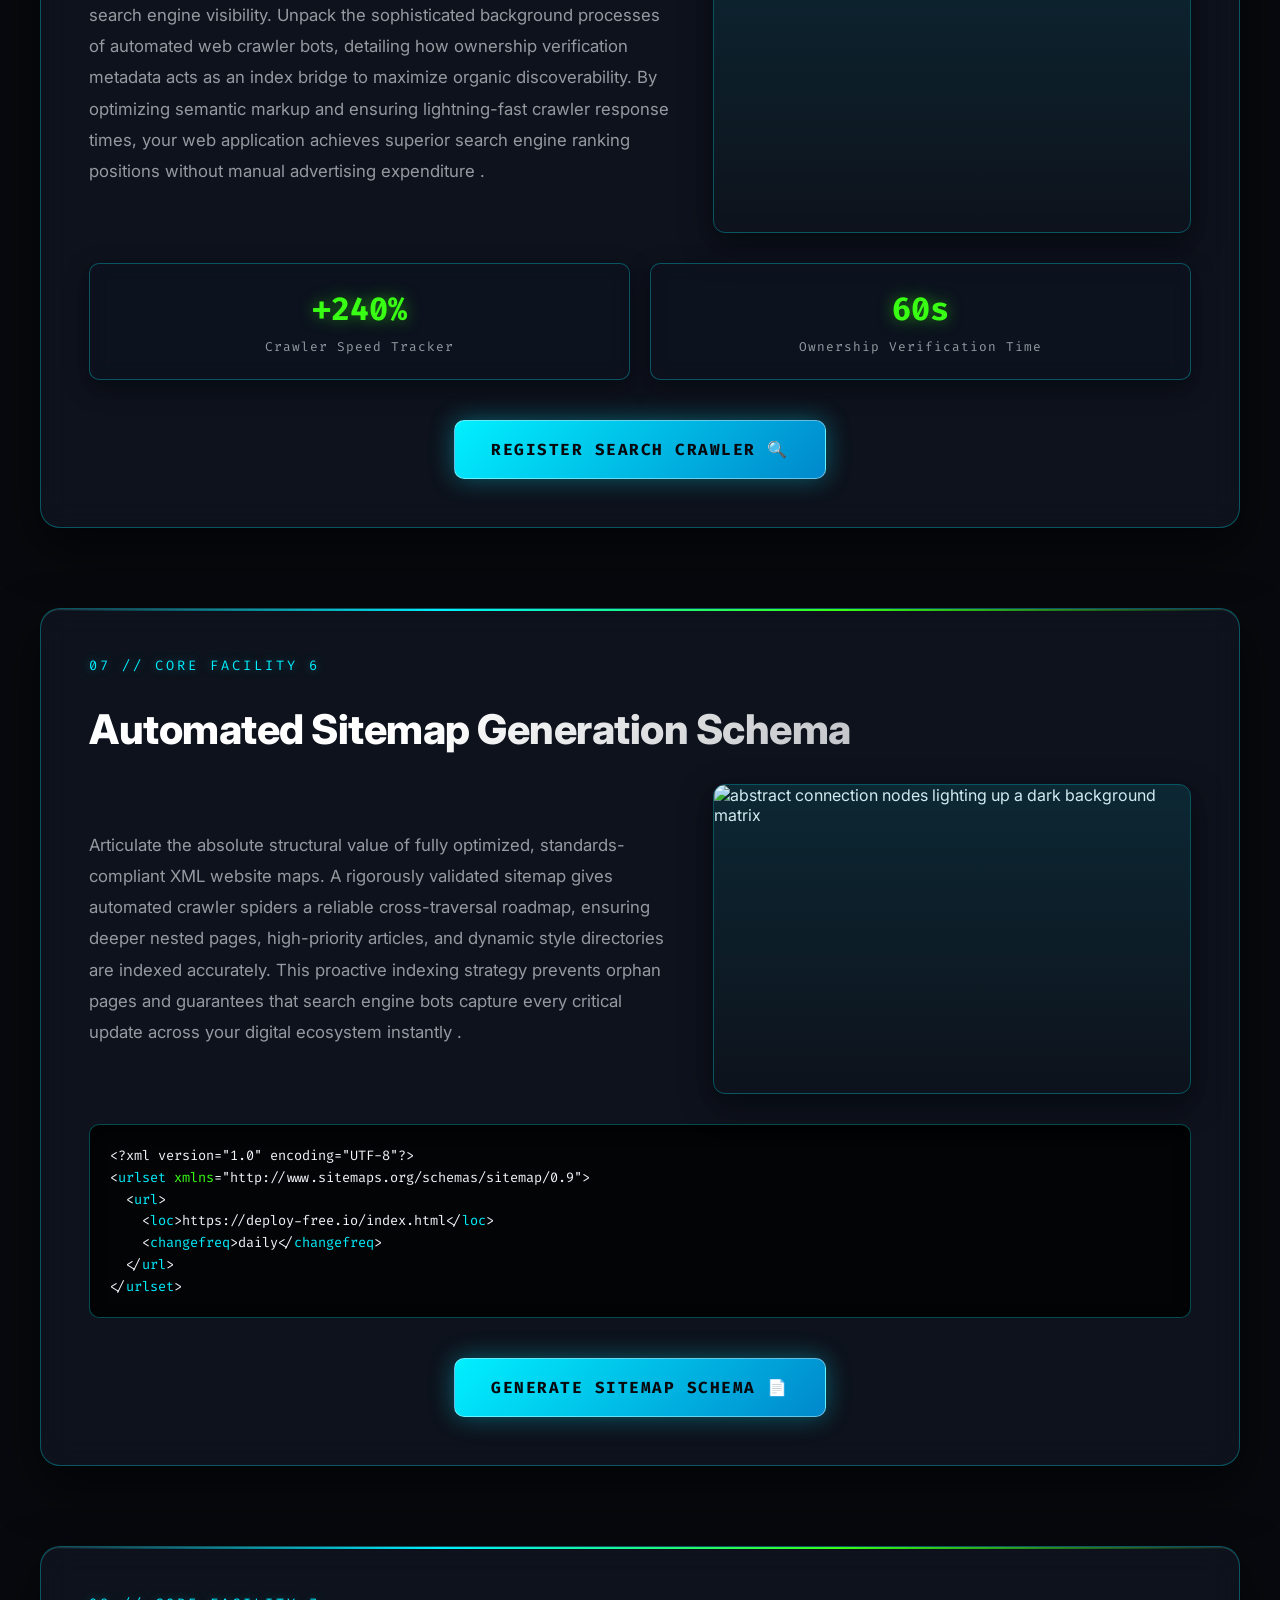
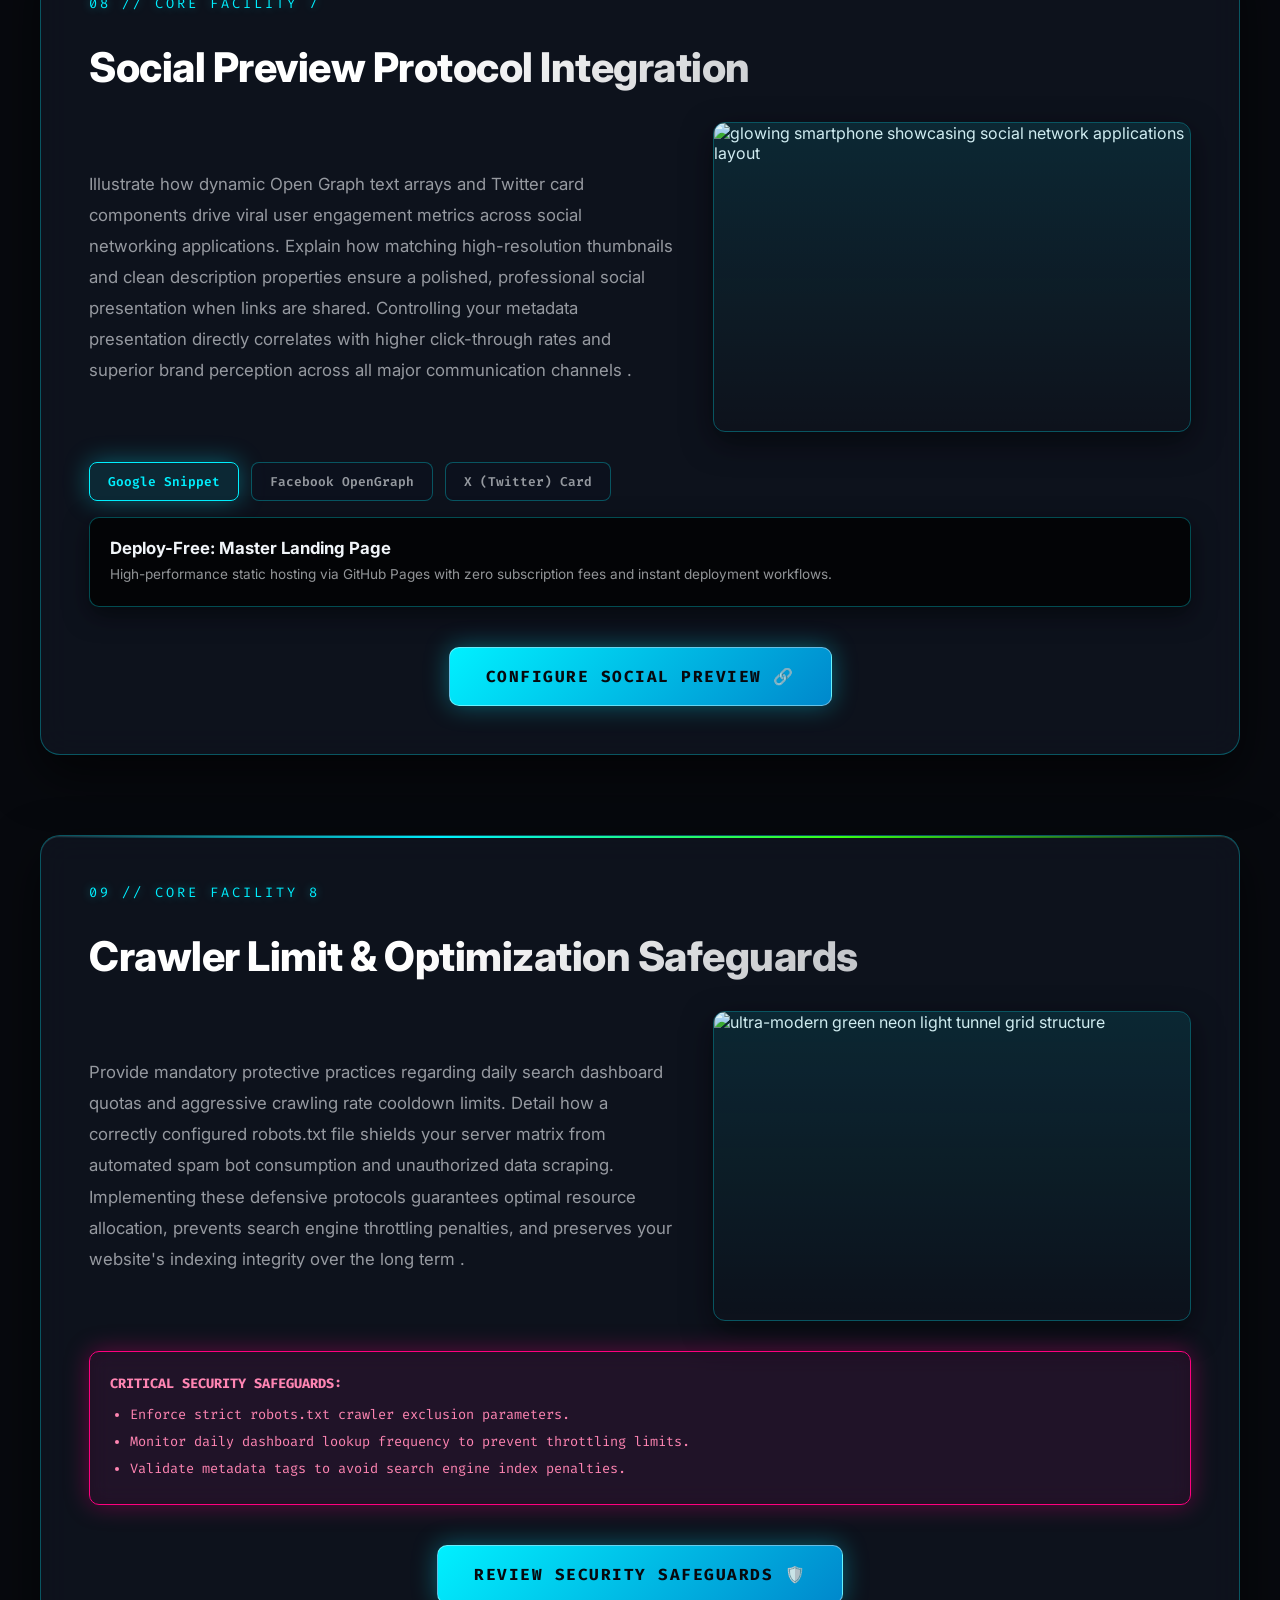
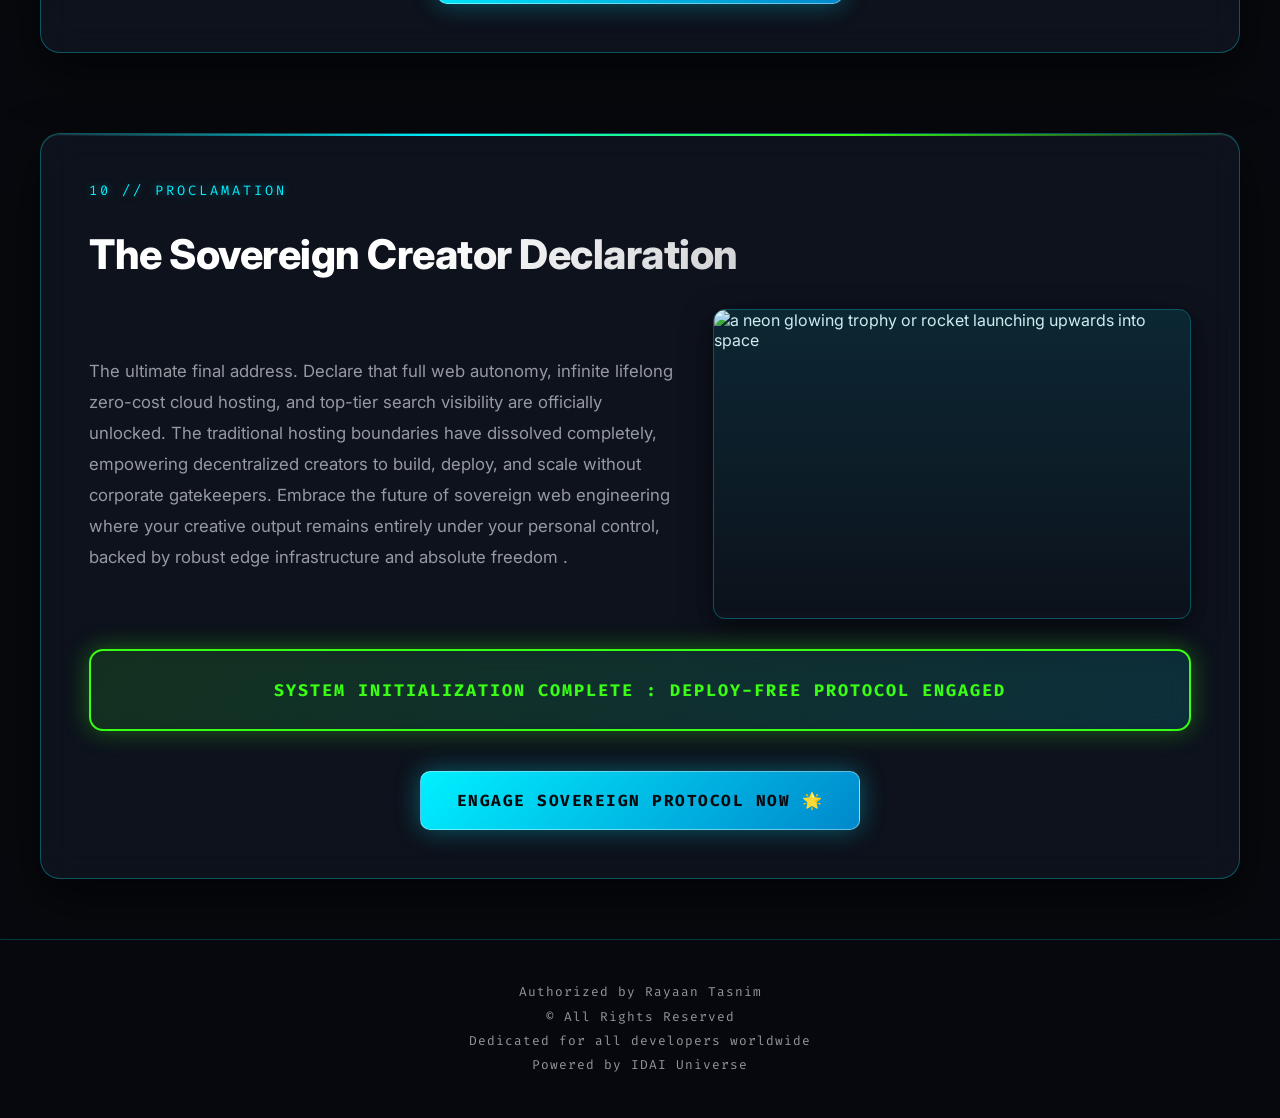
==== commit d89587a3: "Added favicon.jpg" ====
--- a/index.html
+++ b/index.html
@@ -4,6 +4,7 @@
     <meta charset="UTF-8" />
     <meta name="viewport" content="width=device-width, initial-scale=1.0" />
     <title>Deploy-Free: Master Landing Page</title>
+    <link rel="icon" type="image/jpeg" href="favicon.jpg">
 
     <meta
       name="description"
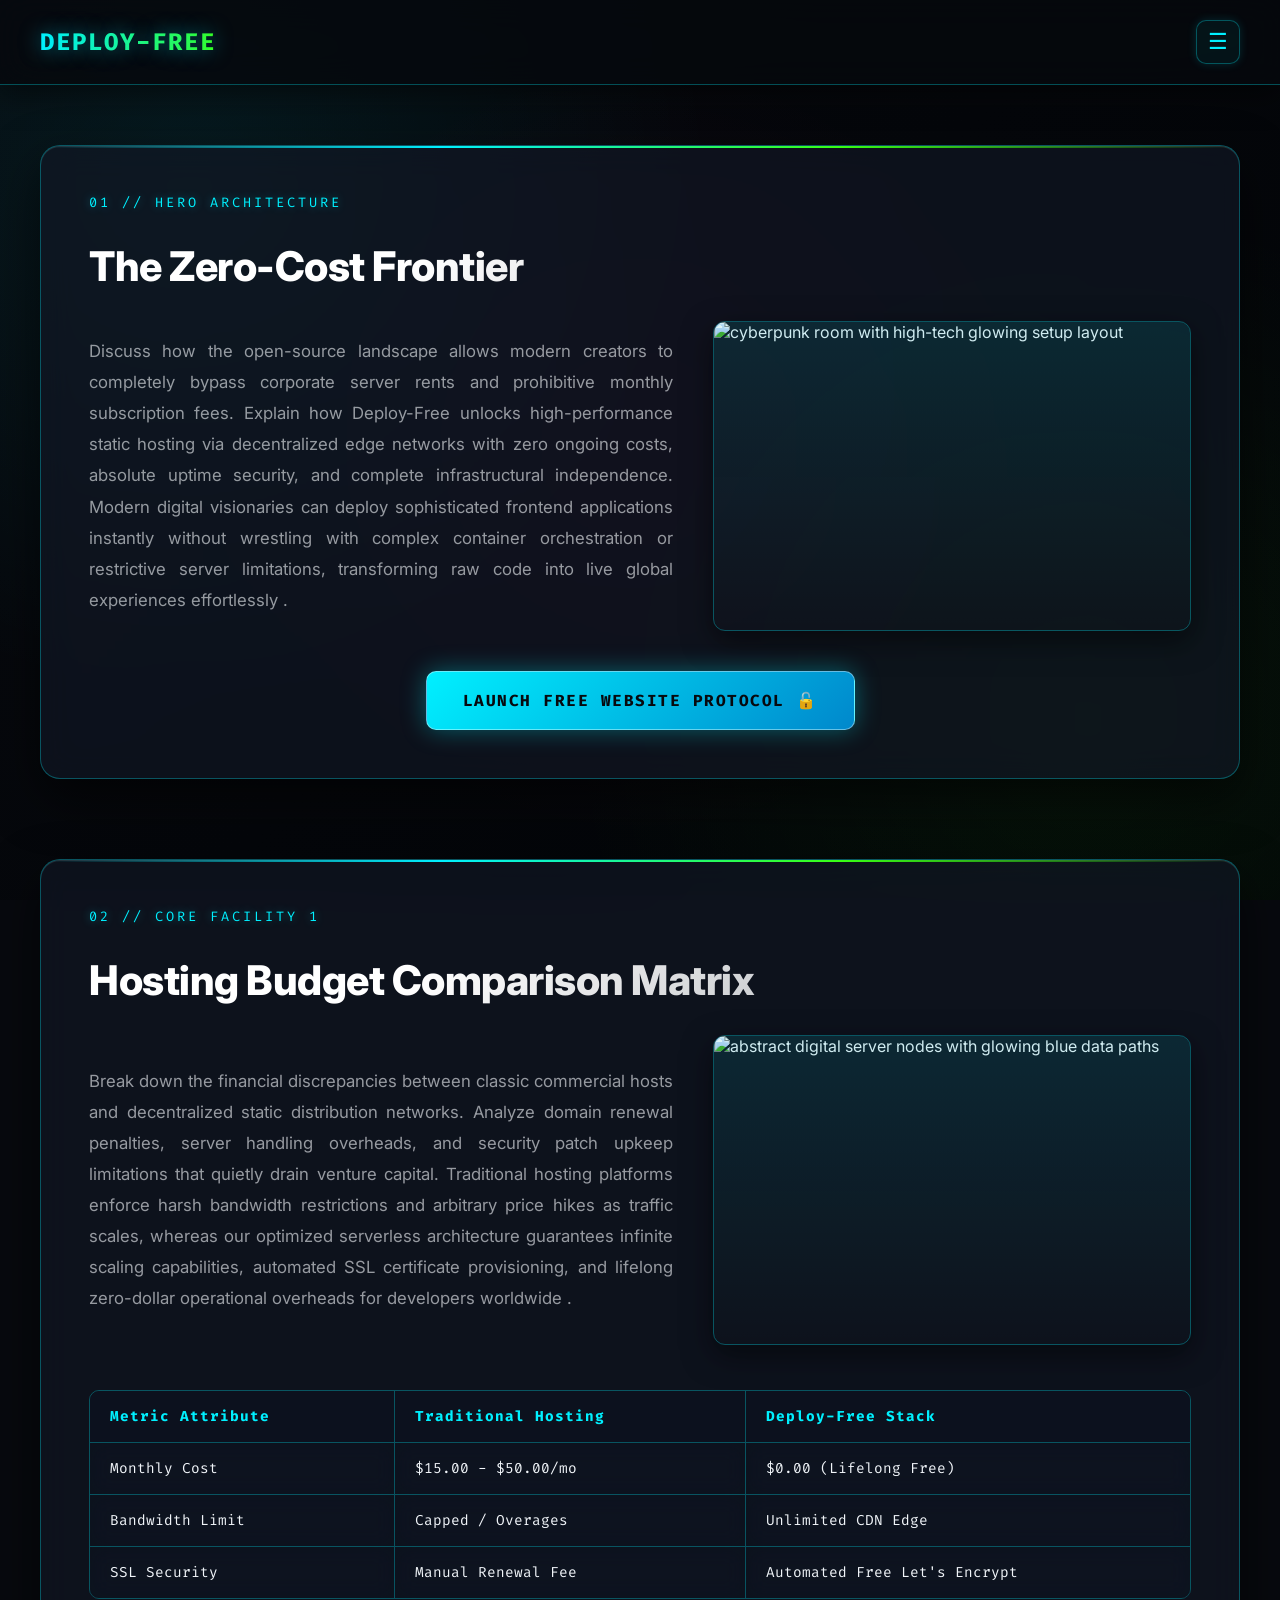
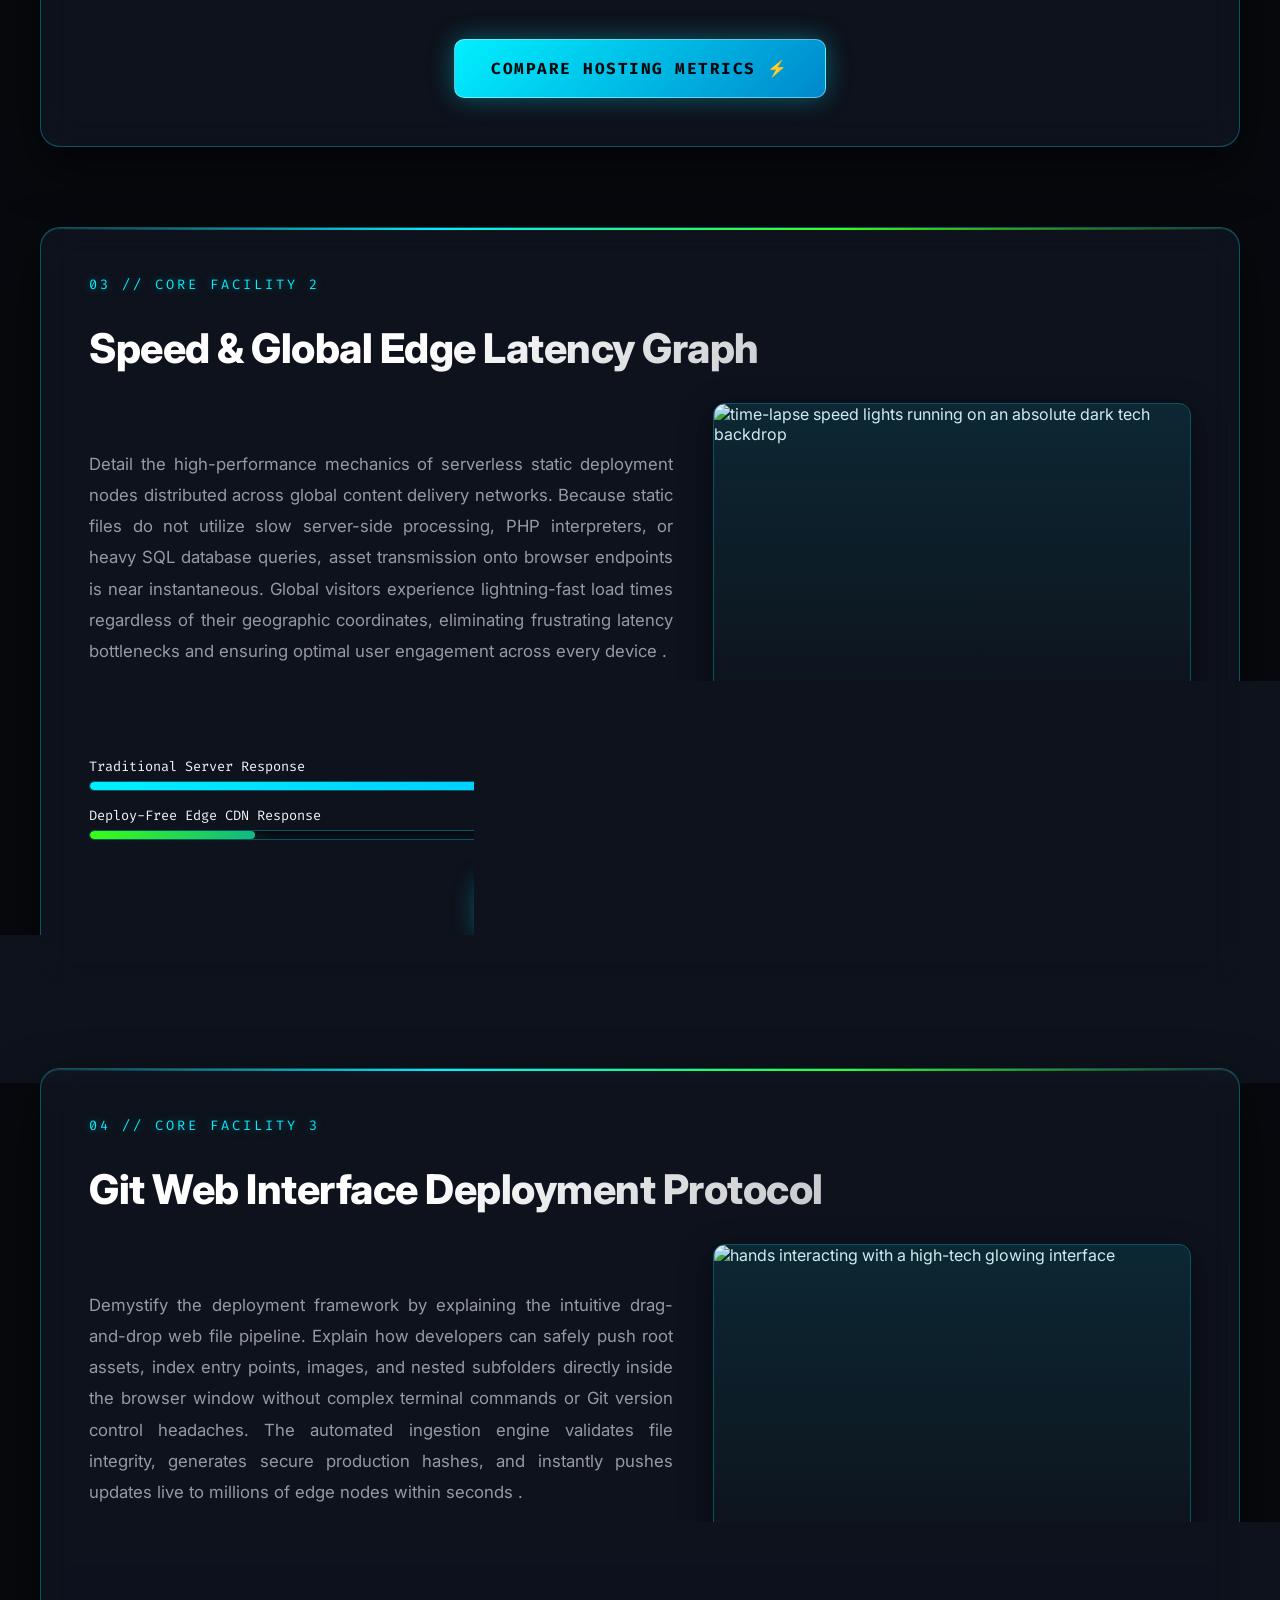
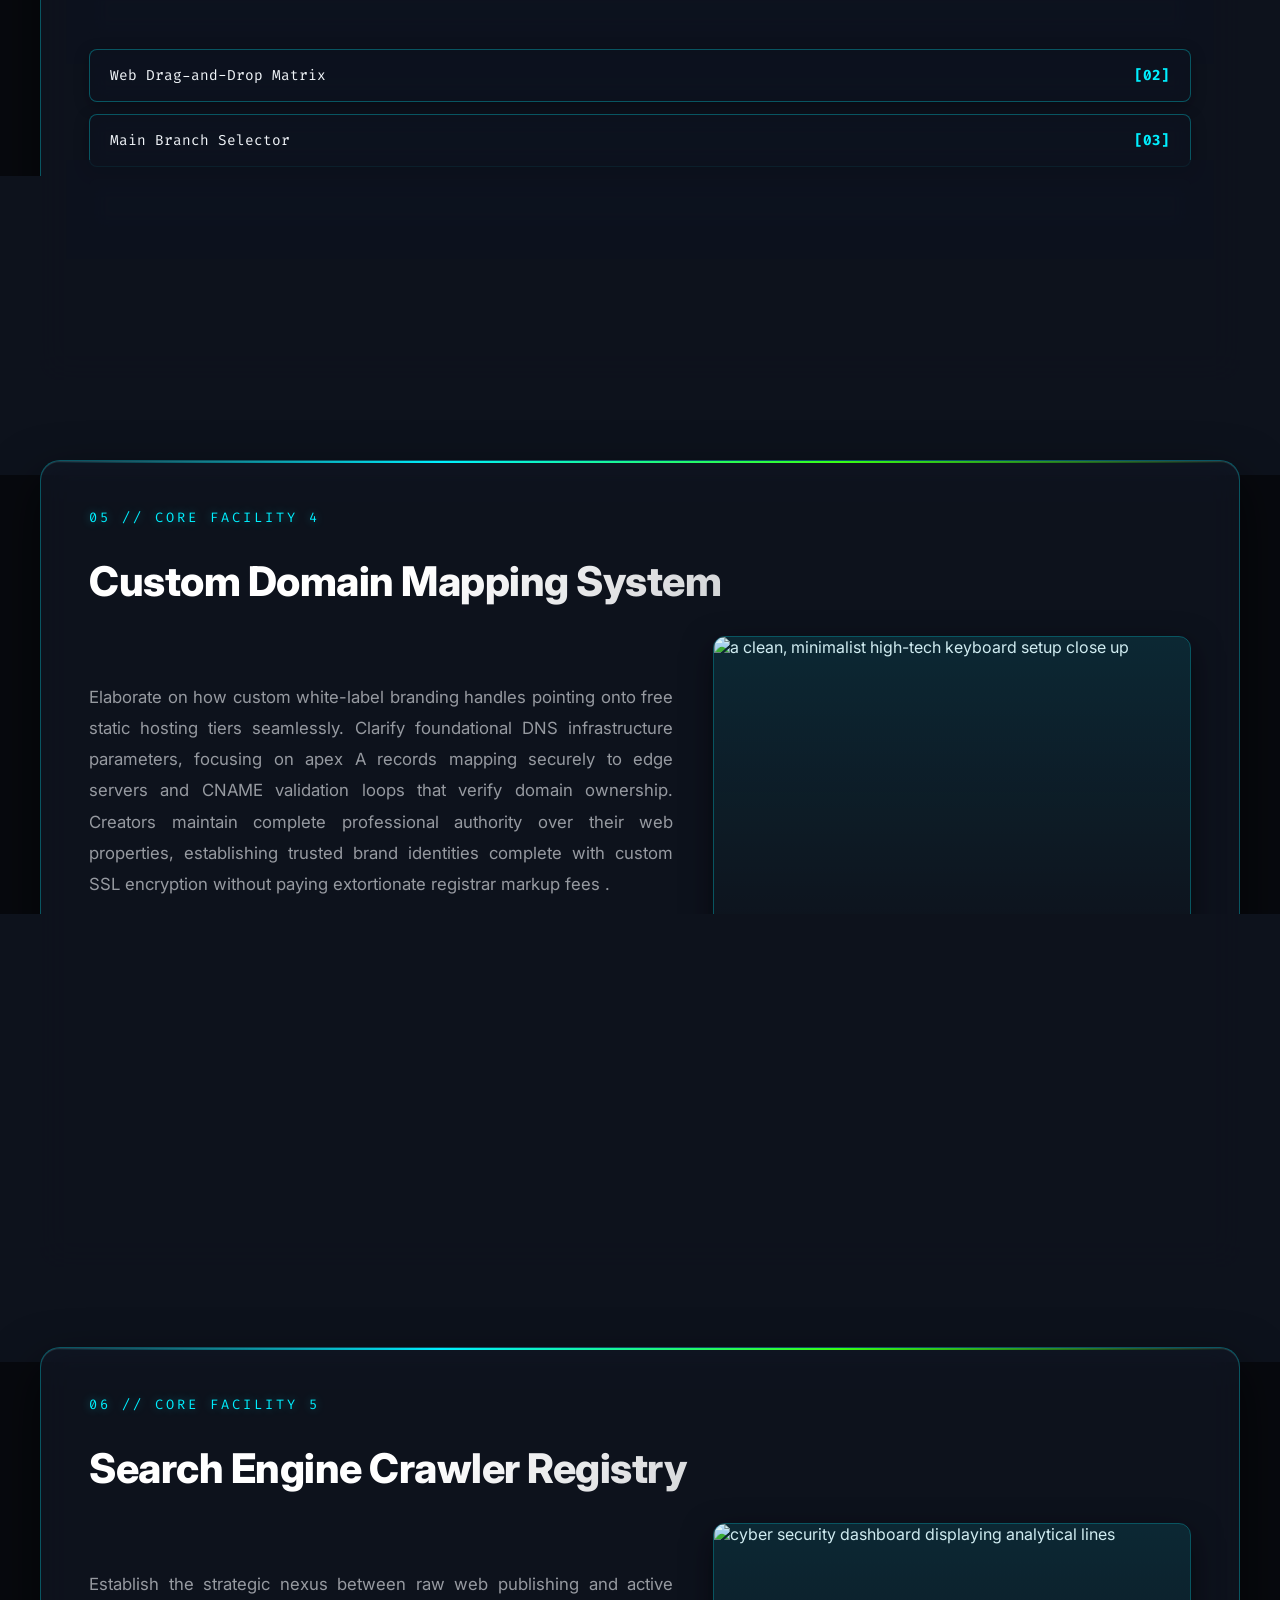
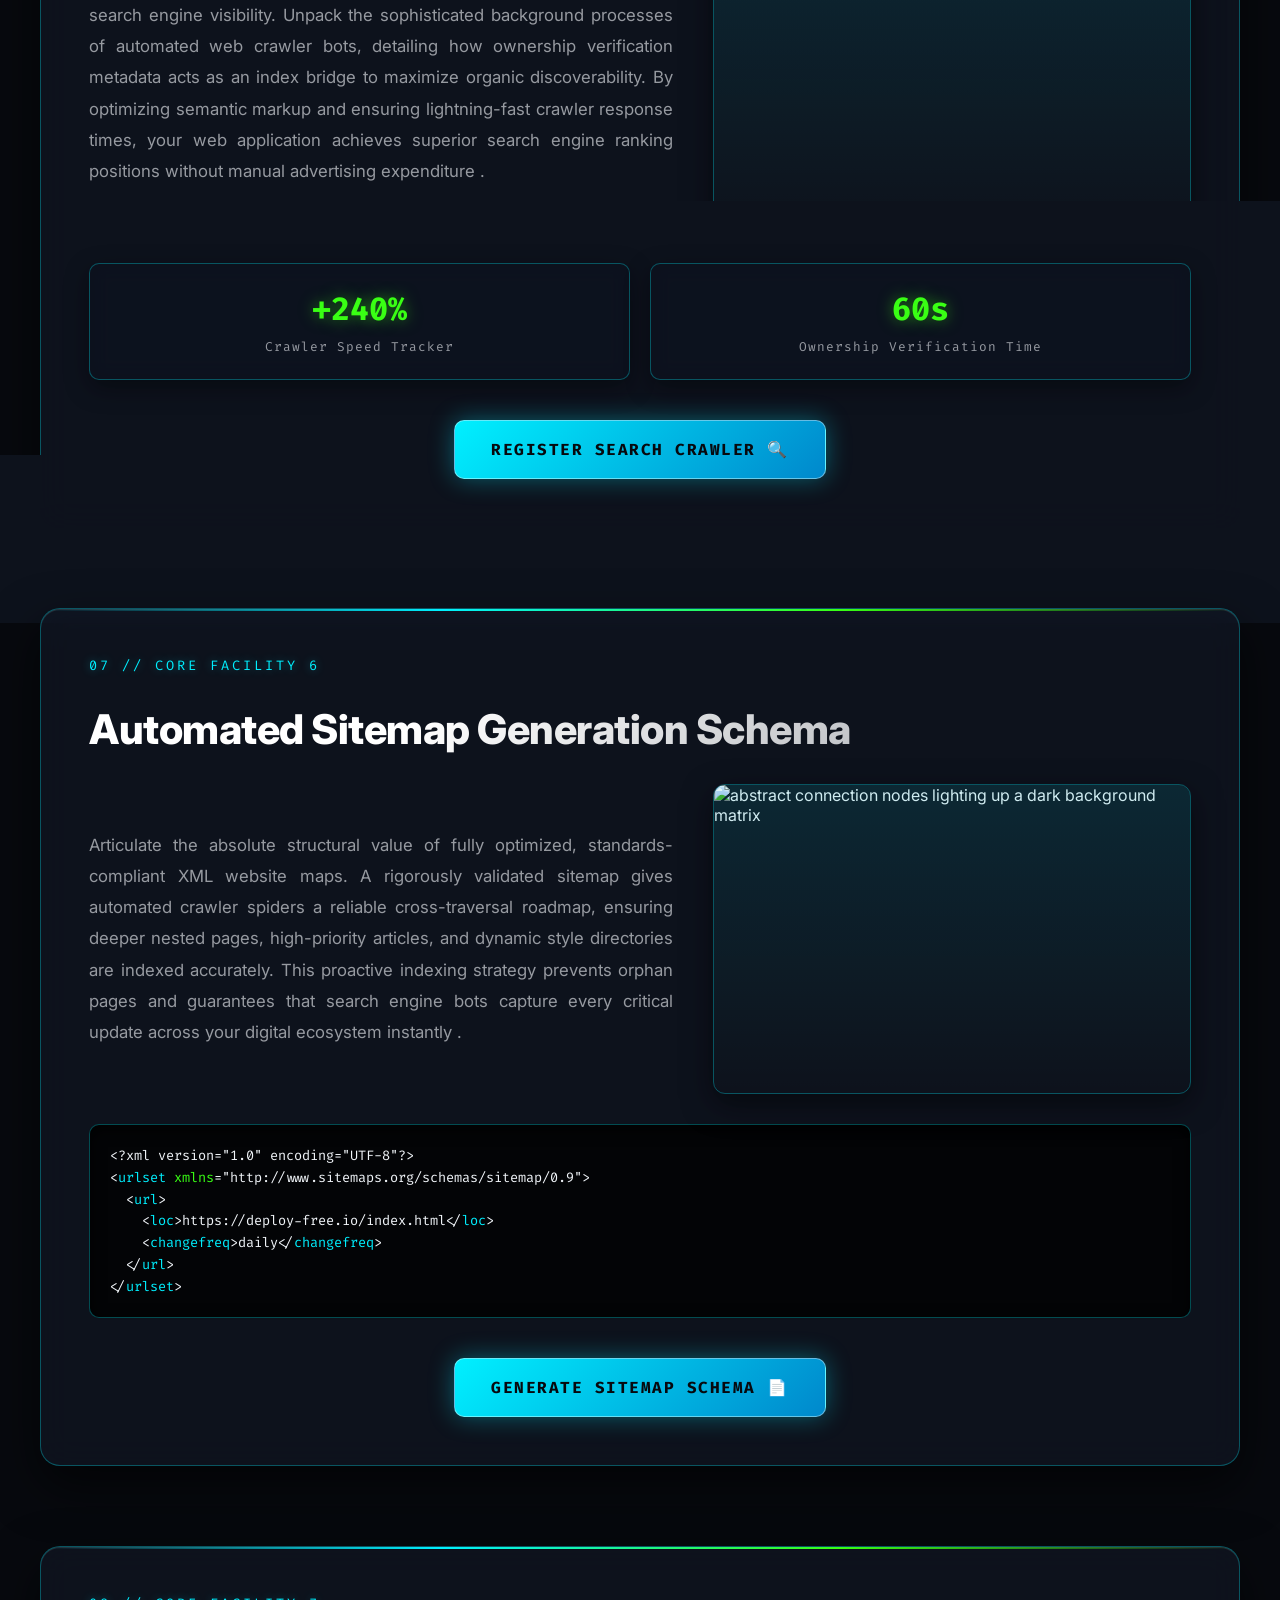
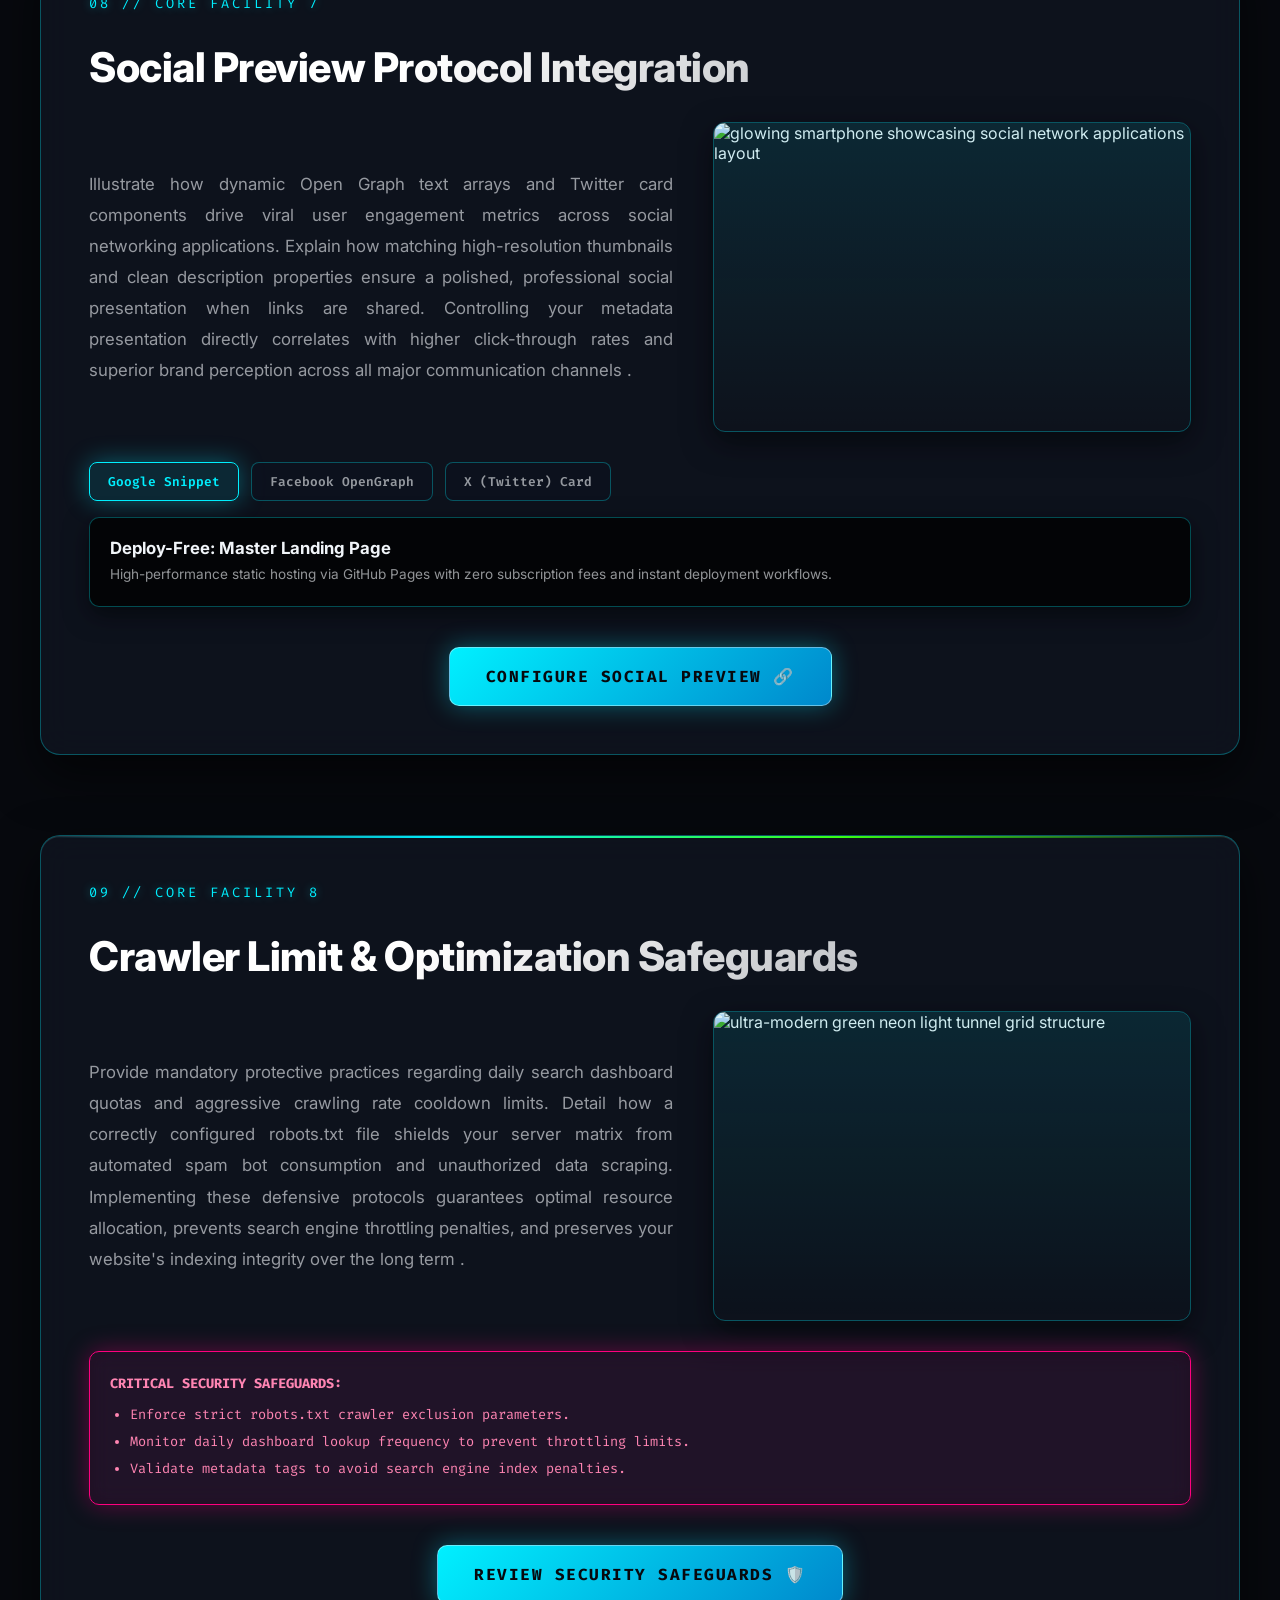
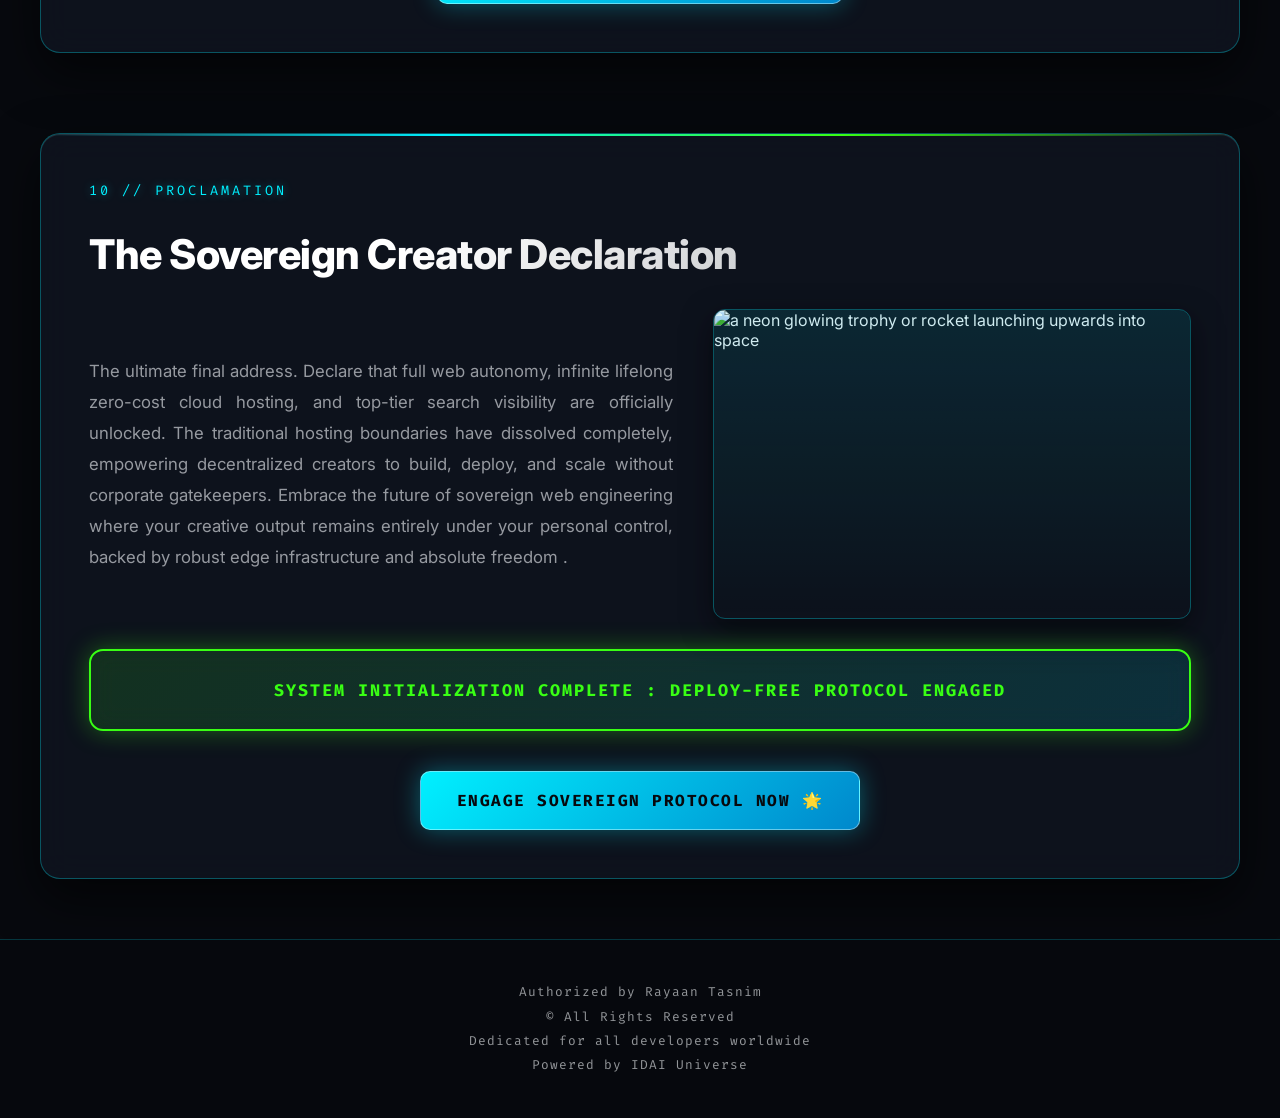
==== commit 8d252724: "Upgraded media query" ====
--- a/index.html
+++ b/index.html
@@ -26,8 +26,8 @@
       property="og:description"
       content="Launch your website for 100% free with absolute uptime security and automated Google search crawler registry using Deploy-Free blueprints."
     />
-    <meta property="og:image" content="https://github.io" />
-    <meta property="og:url" content="https://github.io" />
+    <meta property="og:image" content="https://rayaantasnim.github.io/Meta-Tags-Generator/" />
+    <meta property="og:url" content="https://rayaantasnim.github.io/Meta-Tags-Generator/" />
 
     <!-- Twitter / X Card Data -->
     <meta name="twitter:card" content="summary_large_image" />
@@ -39,7 +39,7 @@
       name="twitter:description"
       content="Transform raw codebase into live global experiences effortlessly utilizing GitHub Pages and advanced Search Console integration."
     />
-    <meta name="twitter:image" content="https://github.io" />
+    <meta name="twitter:image" content="https://rayaantasnim.github.io/Meta-Tags-Generator/" />
     <link rel="preconnect" href="https://fonts.googleapis.com" />
     <link rel="preconnect" href="https://fonts.gstatic.com" crossorigin />
     <link
@@ -47,6 +47,7 @@
       rel="stylesheet"
     />
     <link rel="stylesheet" href="css/index.css" />
+    <link rel="stylesheet" href="css/media.css" />
   </head>
   <body>
     <!-- Navigation Bar -->
--- a/css/index.css
+++ b/css/index.css
@@ -775,3 +775,21 @@
   background: rgba(7, 9, 14, 0.9);
   backdrop-filter: blur(10px);
 }
+
+
+/* Comprehensive Nested SCSS for Justify Alignment on Long Paragraphs */
+.main-container {
+  .landing-section {
+    .section-grid {
+      .section-copy {
+        text-align: justify !important;
+        text-justify: inter-word !important;
+        -webkit-hyphens: auto !important;
+        -ms-hyphens: auto !important;
+        hyphens: auto !important;
+        letter-spacing: normal !important;
+        word-spacing: normal !important;
+      }
+    }
+  }
+}
--- a/css/media.css
+++ b/css/media.css
@@ -0,0 +1,161 @@
+/* Responsive Media Query CSS3 for Mobile Devices */
+@media screen and (max-width: 768px) {
+  header {
+    padding: 12px 16px !important;
+  }
+
+  .main-container {
+    padding: 20px 10px !important;
+    gap: 30px !important;
+  }
+
+  .landing-section {
+    padding: 20px 14px !important;
+    gap: 16px !important;
+    border-radius: 12px !important;
+  }
+
+  .section-title {
+    font-size: 1.5rem !important;
+    letter-spacing: -0.2px !important;
+  }
+
+  .section-copy {
+    font-size: 0.95rem !important;
+    line-height: 1.6 !important;
+  }
+
+  .section-grid {
+    gap: 16px !important;
+  }
+
+  .section-img-wrapper {
+    height: 200px !important;
+  }
+
+  .neon-btn {
+    padding: 12px 20px !important;
+    font-size: 0.85rem !important;
+    letter-spacing: 1px !important;
+  }
+
+  .comparison-table th,
+  .comparison-table td {
+    padding: 10px 12px !important;
+    font-size: 0.75rem !important;
+  }
+
+  .dashboard-counter-grid {
+    grid-template-columns: 1fr !important;
+    gap: 12px !important;
+  }
+
+  .counter-card {
+    padding: 16px !important;
+  }
+
+  .counter-value {
+    font-size: 1.5rem !important;
+  }
+
+  .overlay-panel {
+    width: 100% !important;
+    padding: 24px 20px !important;
+  }
+
+  footer {
+    padding: 24px 10px !important;
+    font-size: 0.75rem !important;
+  }
+}
+
+@media screen and (max-width: 480px) {
+  .main-container {
+    padding: 12px 6px !important;
+    gap: 20px !important;
+  }
+
+  .landing-section {
+    padding: 16px 10px !important;
+    gap: 12px !important;
+  }
+
+  .section-title {
+    font-size: 1.25rem !important;
+  }
+
+  .section-copy {
+    font-size: 0.9rem !important;
+  }
+}
+
+
+/* Responsive Media Query CSS3: Vertical Table Transformation for Smaller Screens */
+@media screen and (max-width: 768px) {
+  .comparison-table,
+  .comparison-table tbody,
+  .comparison-table tr,
+  .comparison-table th,
+  .comparison-table td {
+    display: block !important;
+    width: 100% !important;
+  }
+
+  .comparison-table {
+    border: none !important;
+    border-radius: 10px !important;
+    overflow: hidden !important;
+  }
+
+  .comparison-table thead {
+    display: none !important;
+  }
+
+  .comparison-table tr {
+    margin-bottom: 16px !important;
+    border: 1px solid var(--border-color) !important;
+    border-radius: 10px !important;
+    background: var(--fieldset-bg) !important;
+    overflow: hidden !important;
+  }
+
+  .comparison-table td {
+    display: flex !important;
+    justify-content: space-between !important;
+    align-items: center !important;
+    padding: 12px 16px !important;
+    text-align: right !important;
+    border-right: none !important;
+    border-bottom: 1px solid var(--border-color) !important;
+    background: transparent !important;
+  }
+
+  .comparison-table td:last-child {
+    border-bottom: none !important;
+  }
+
+  /* Pseudo-element labels for vertical stack mapping */
+  .comparison-table td:nth-child(1)::before {
+    content: "Metric Attribute" !important;
+    font-family: "Fira Code", monospace !important;
+    font-weight: 700 !important;
+    color: var(--primary-neon) !important;
+    text-align: left !important;
+  }
+
+  .comparison-table td:nth-child(2)::before {
+    content: "Traditional Hosting" !important;
+    font-family: "Fira Code", monospace !important;
+    font-weight: 700 !important;
+    color: var(--text-muted) !important;
+    text-align: left !important;
+  }
+
+  .comparison-table td:nth-child(3)::before {
+    content: "Deploy-Free Stack" !important;
+    font-family: "Fira Code", monospace !important;
+    font-weight: 700 !important;
+    color: var(--secondary-neon) !important;
+    text-align: left !important;
+  }
+}
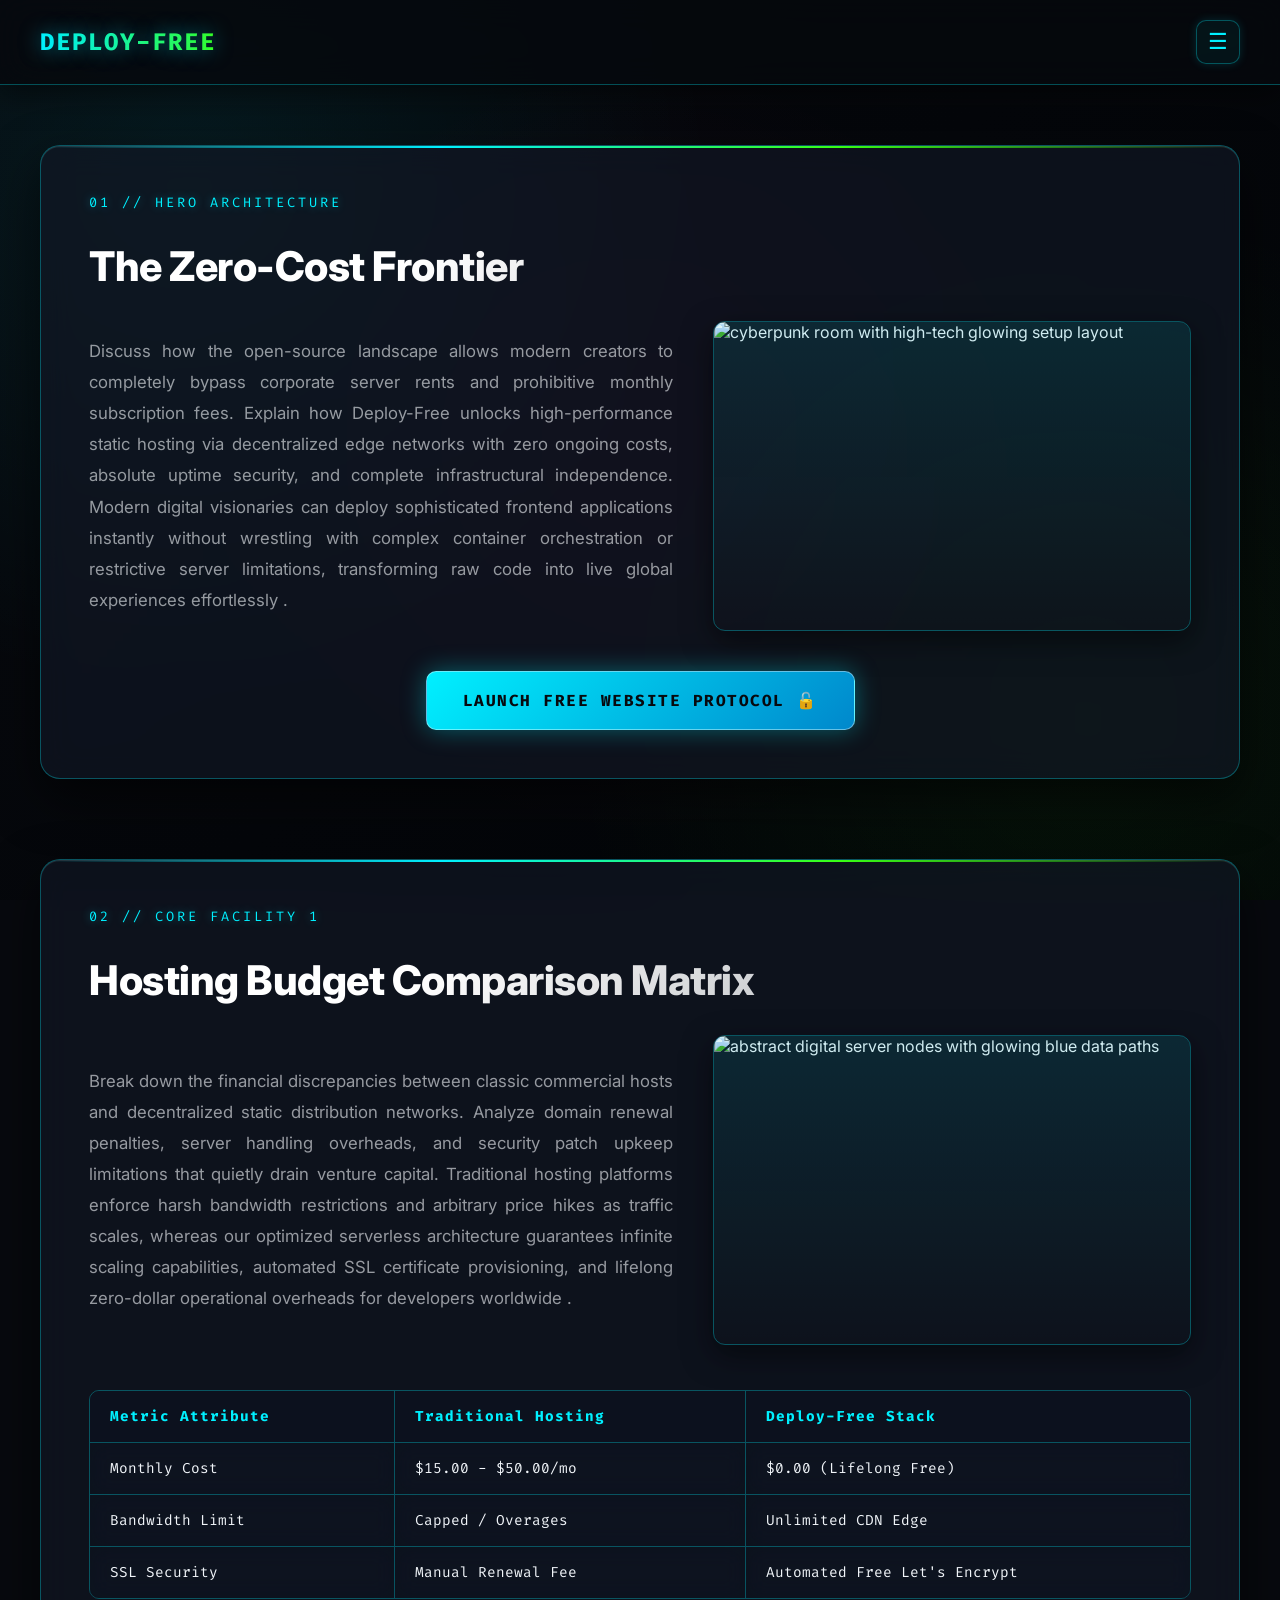
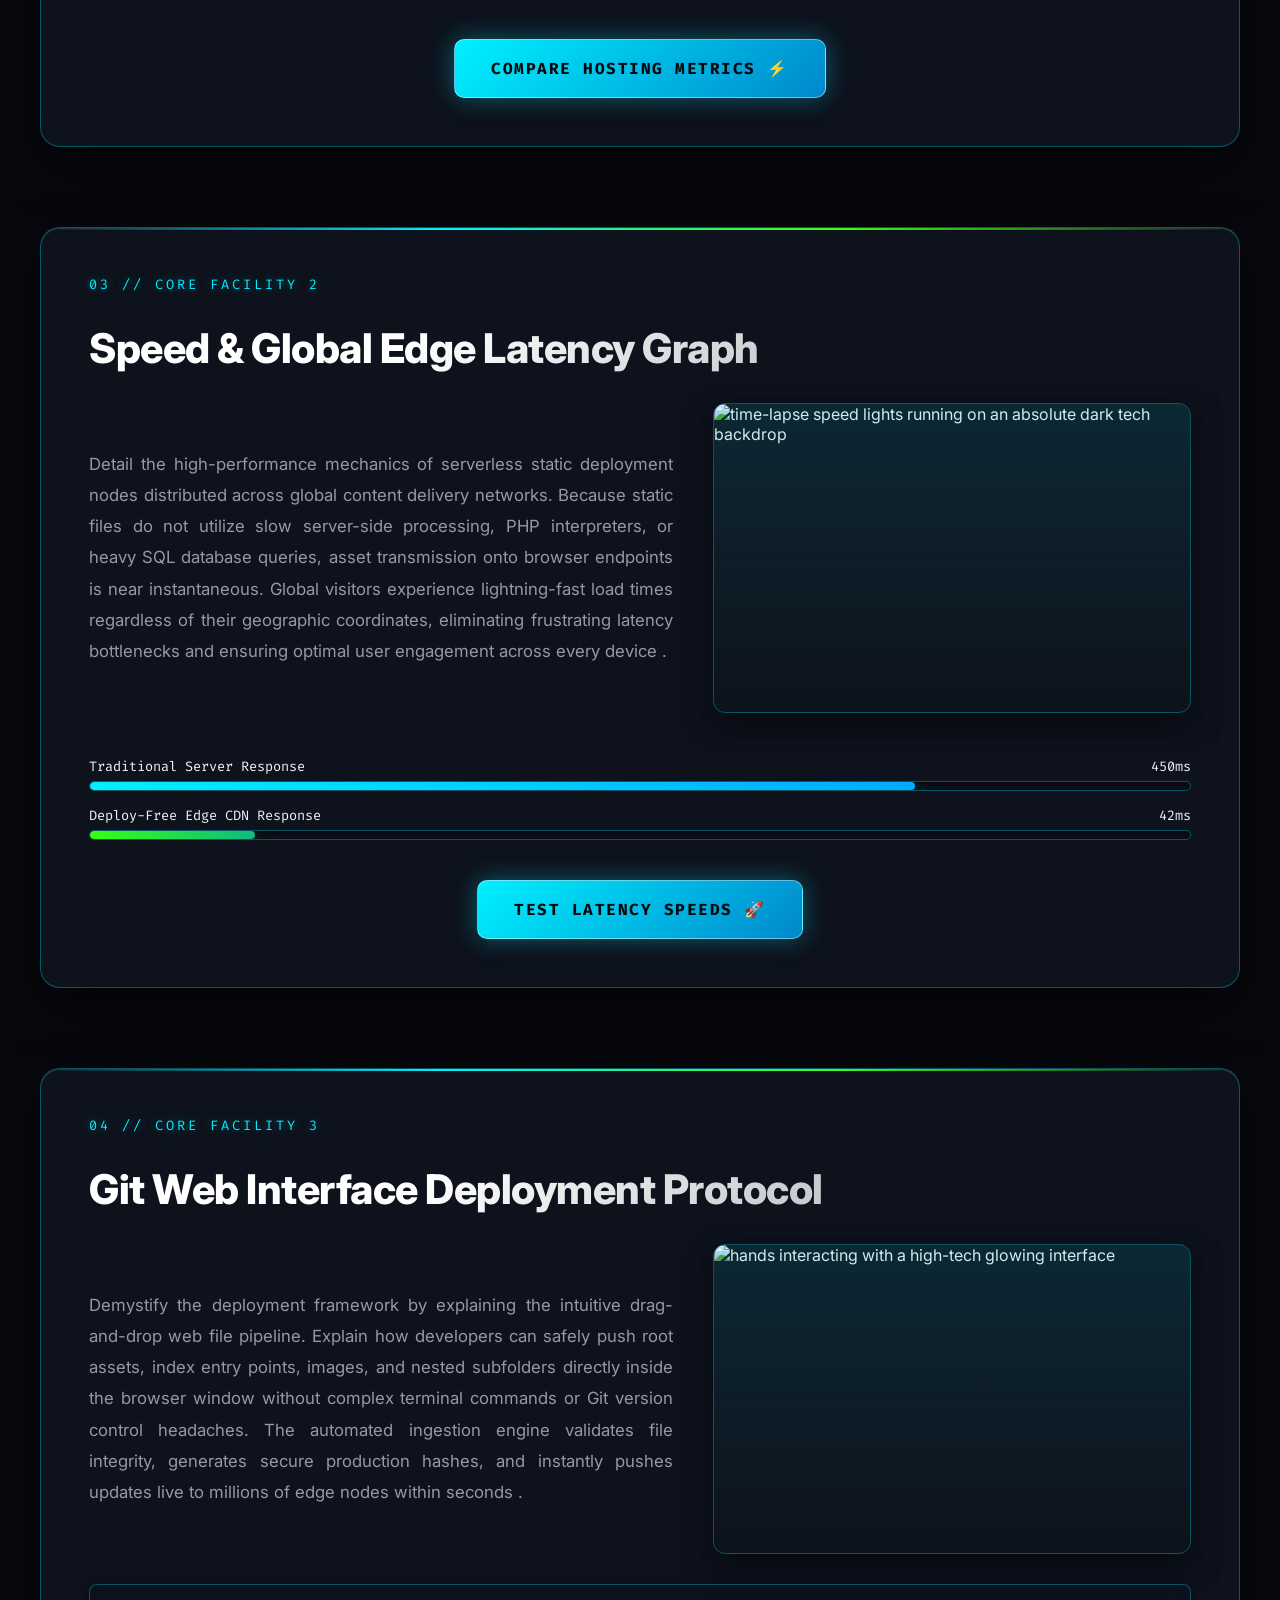
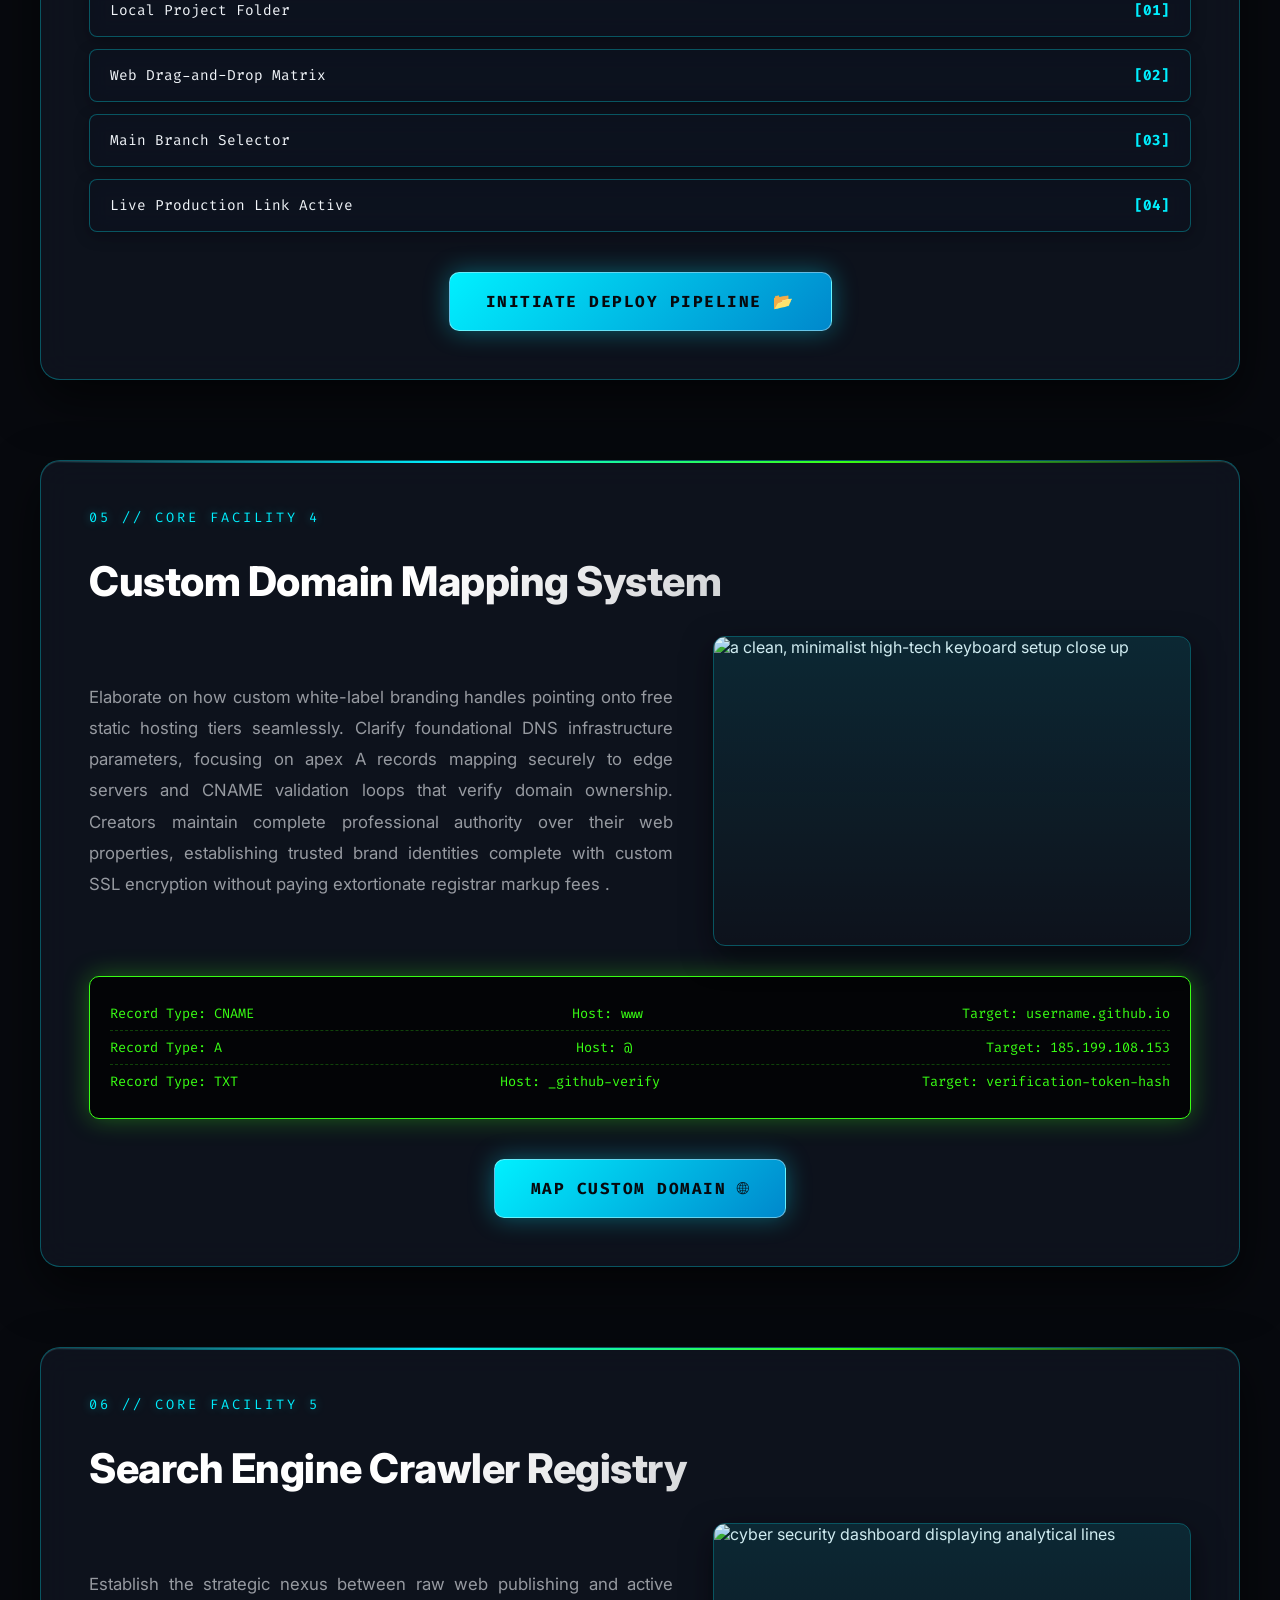
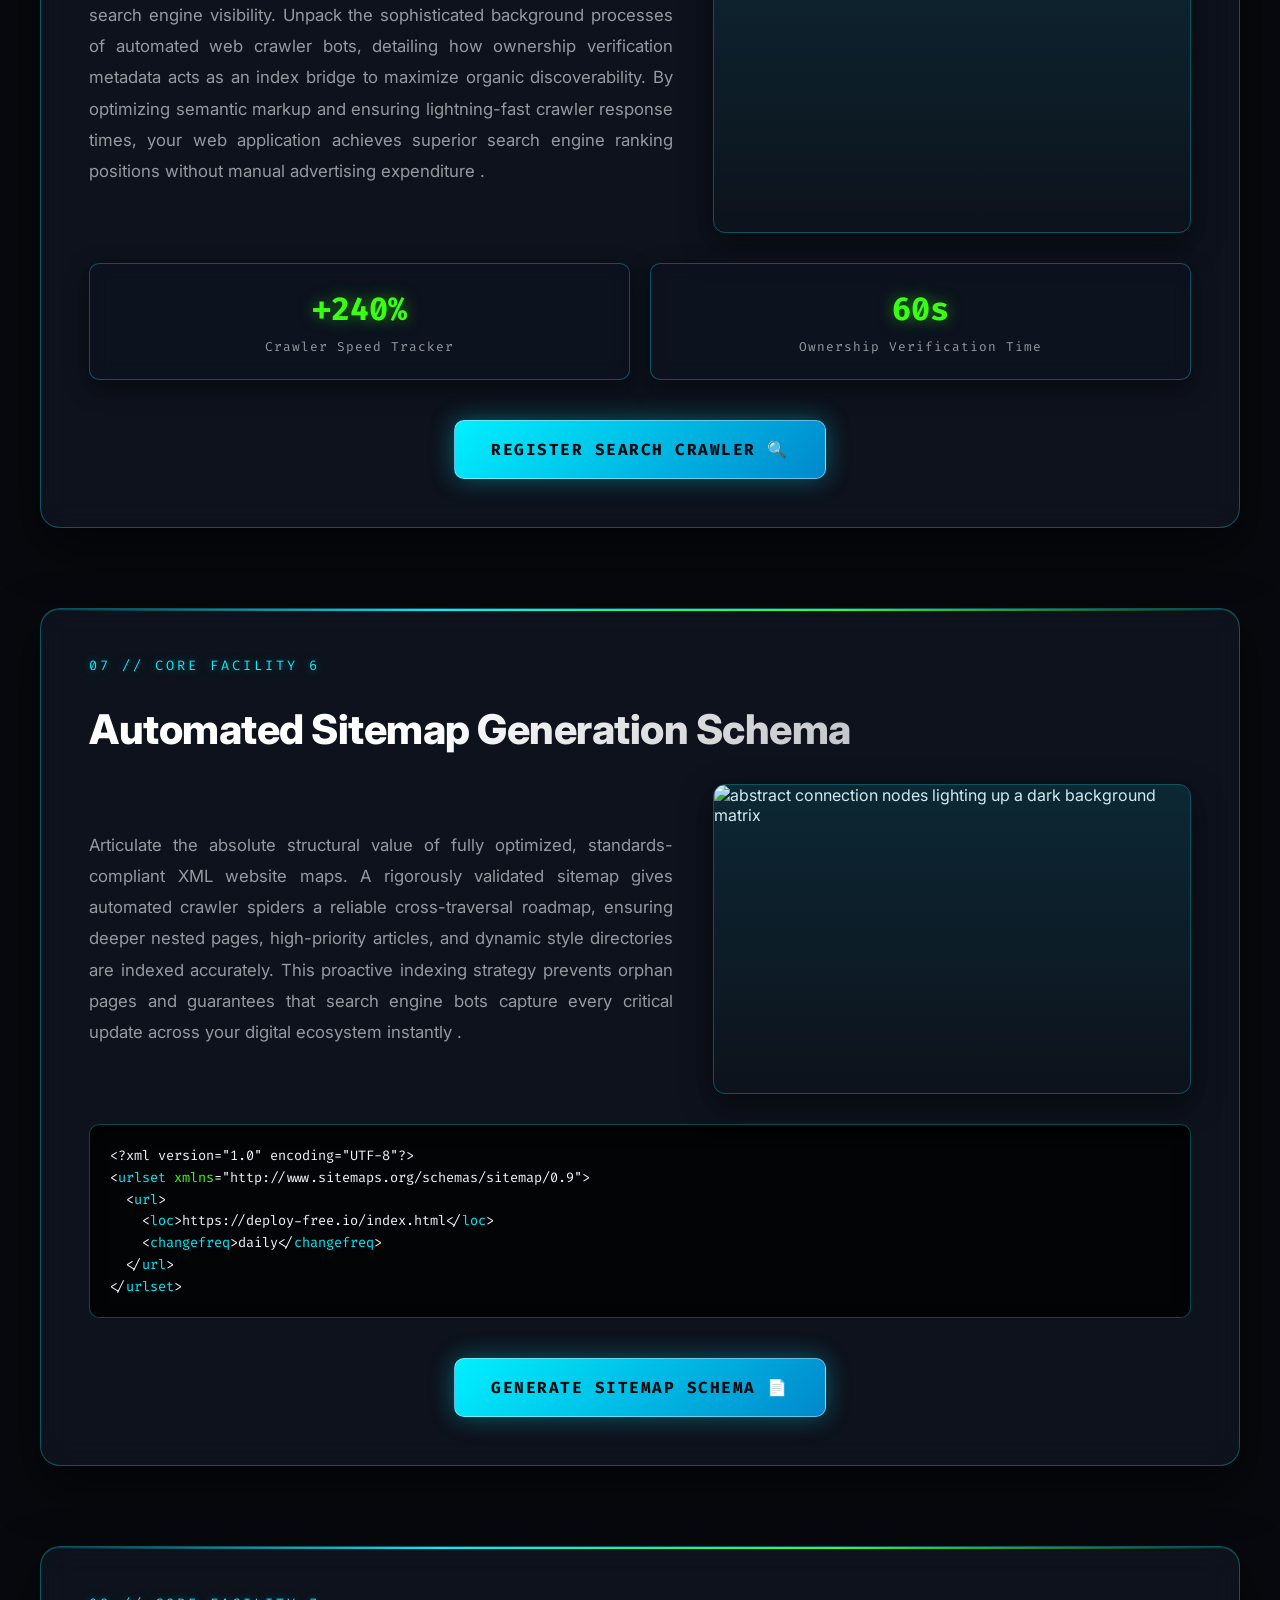
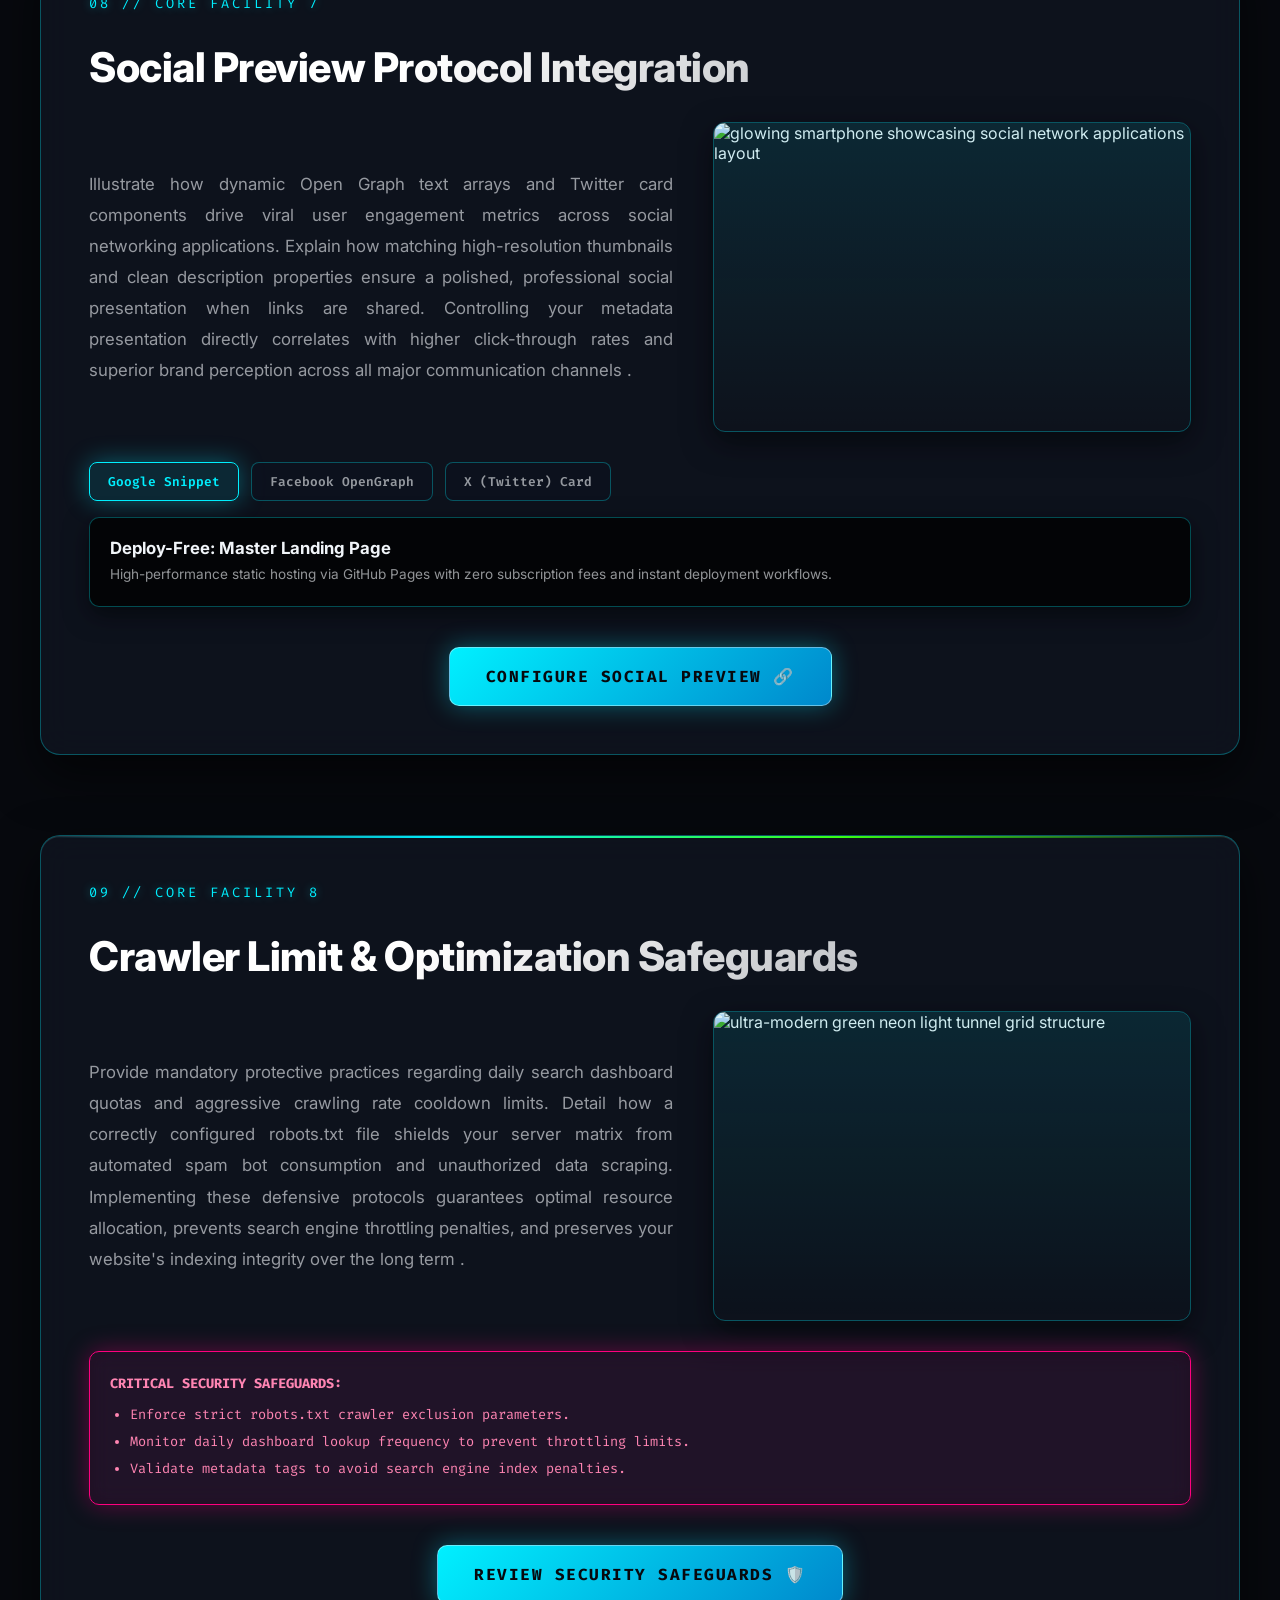
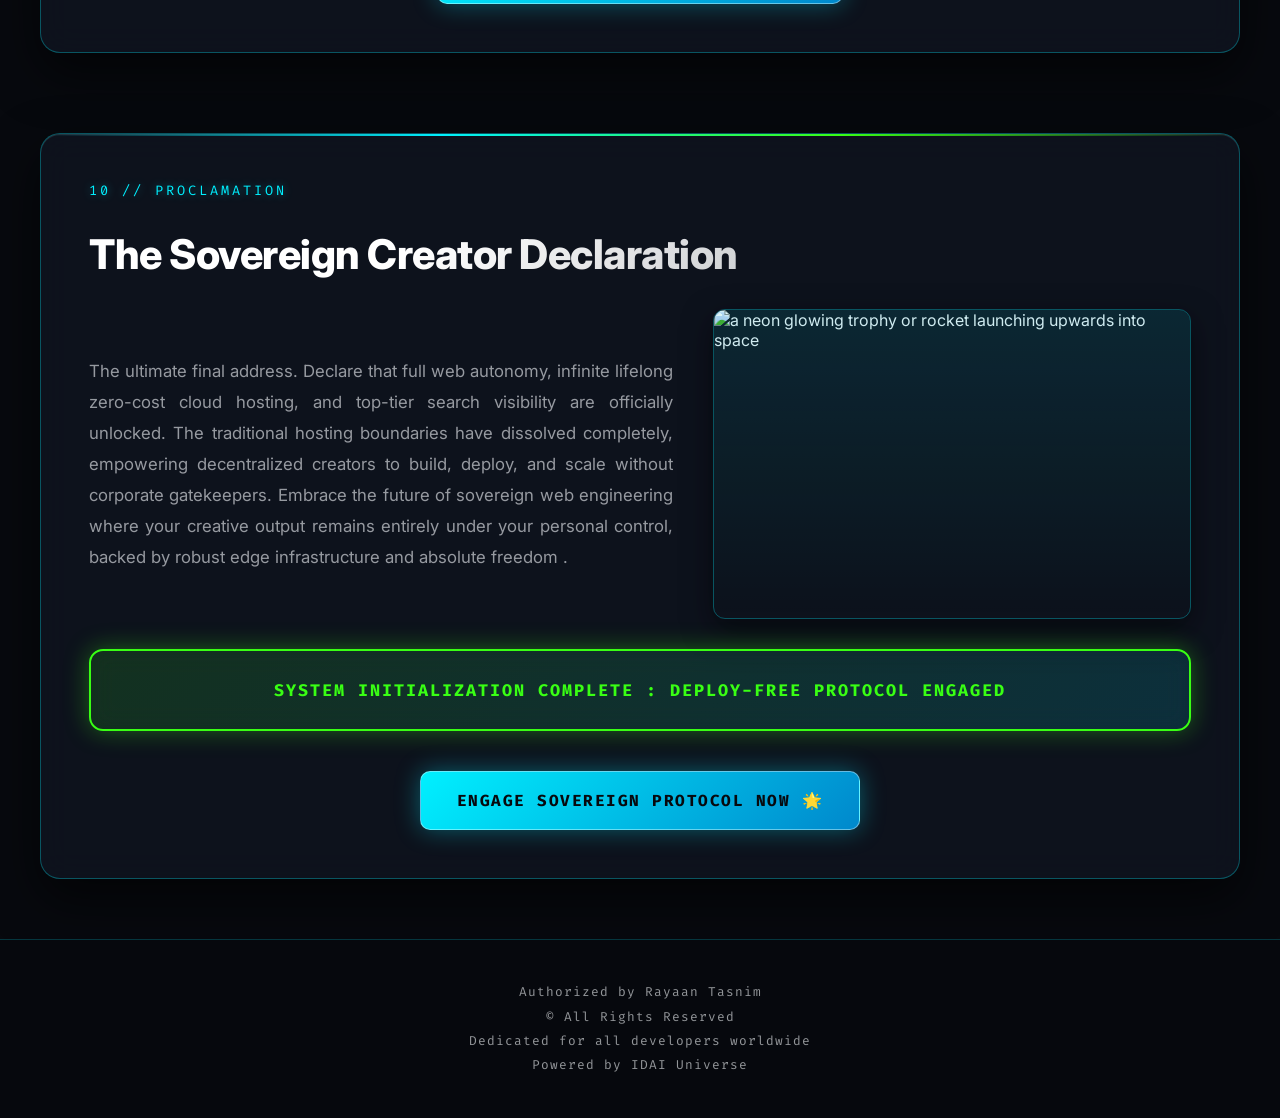
==== commit 1d578cf2: "Added OG images" ====
--- a/index.html
+++ b/index.html
@@ -26,7 +26,7 @@
       property="og:description"
       content="Launch your website for 100% free with absolute uptime security and automated Google search crawler registry using Deploy-Free blueprints."
     />
-    <meta property="og:image" content="https://rayaantasnim.github.io/Meta-Tags-Generator/" />
+    <meta property="og:image" content="favicon.jpg" />
     <meta property="og:url" content="https://rayaantasnim.github.io/Meta-Tags-Generator/" />
 
     <!-- Twitter / X Card Data -->
